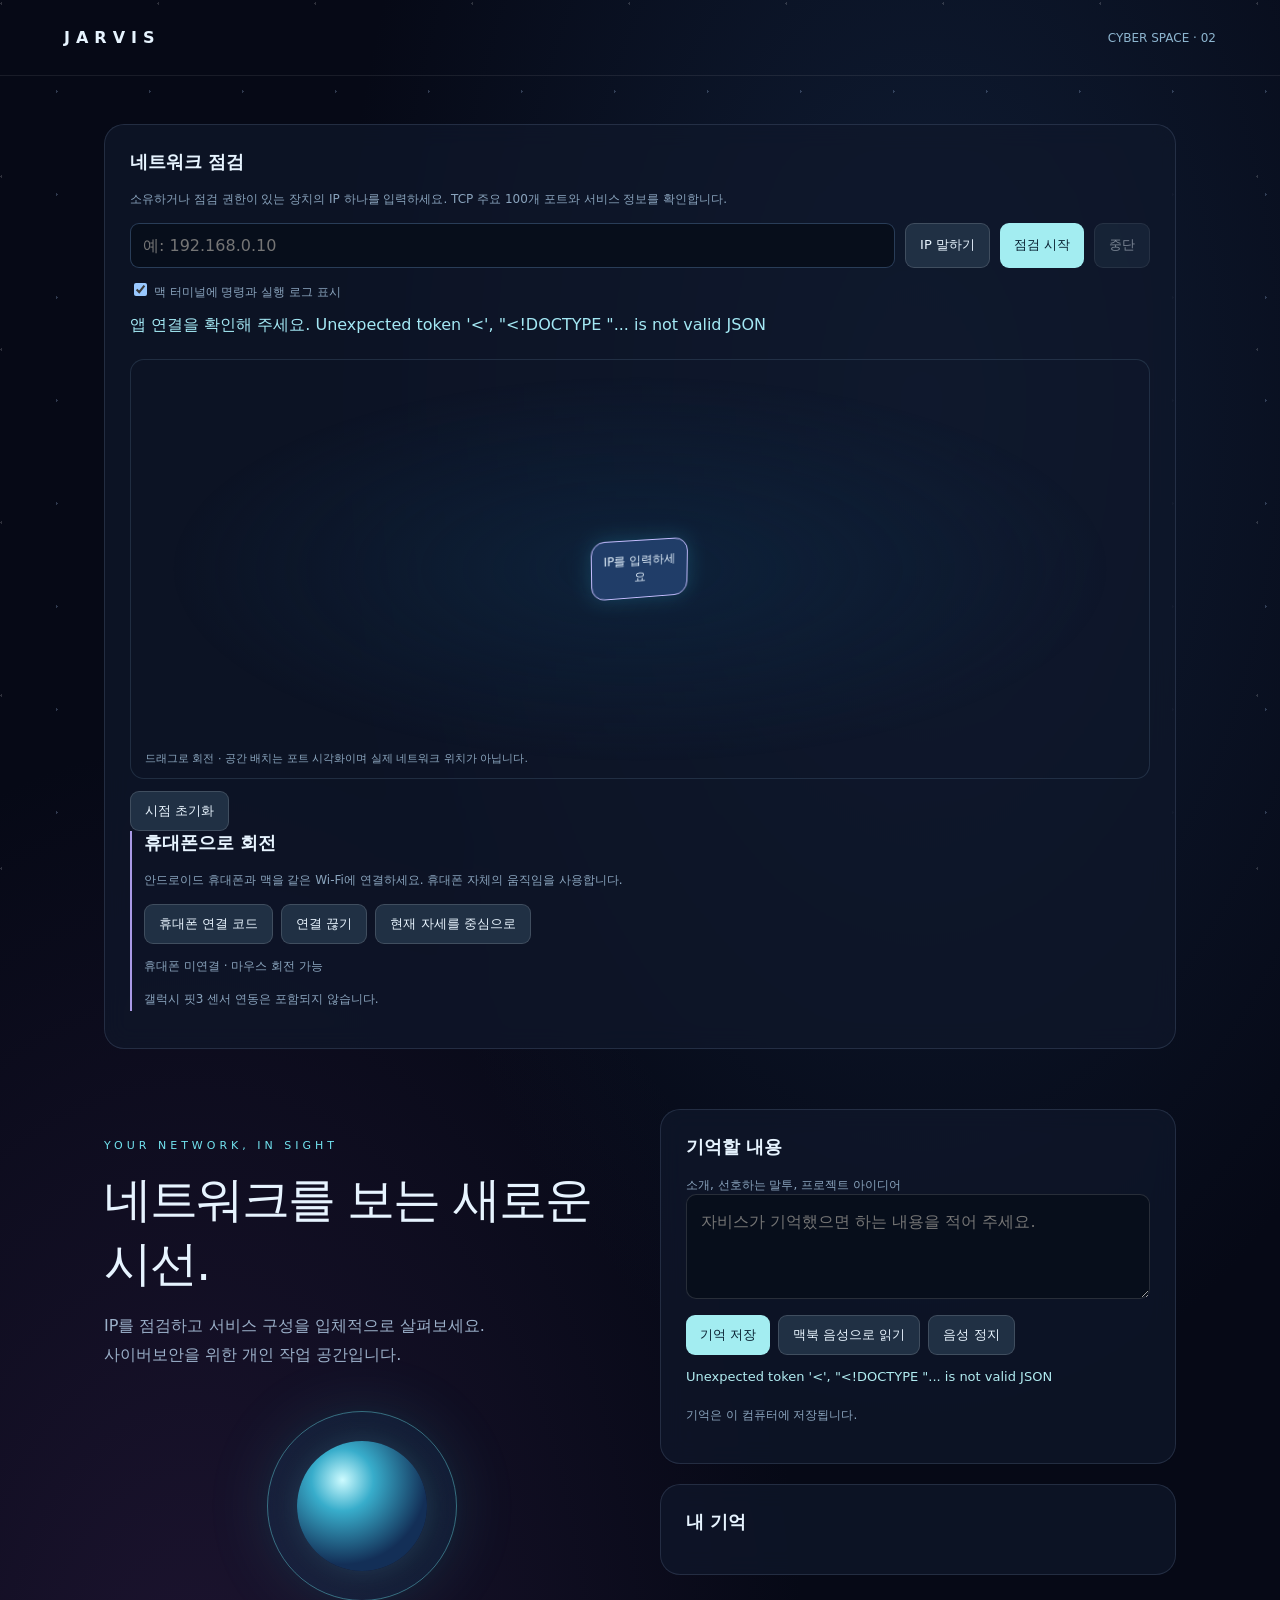
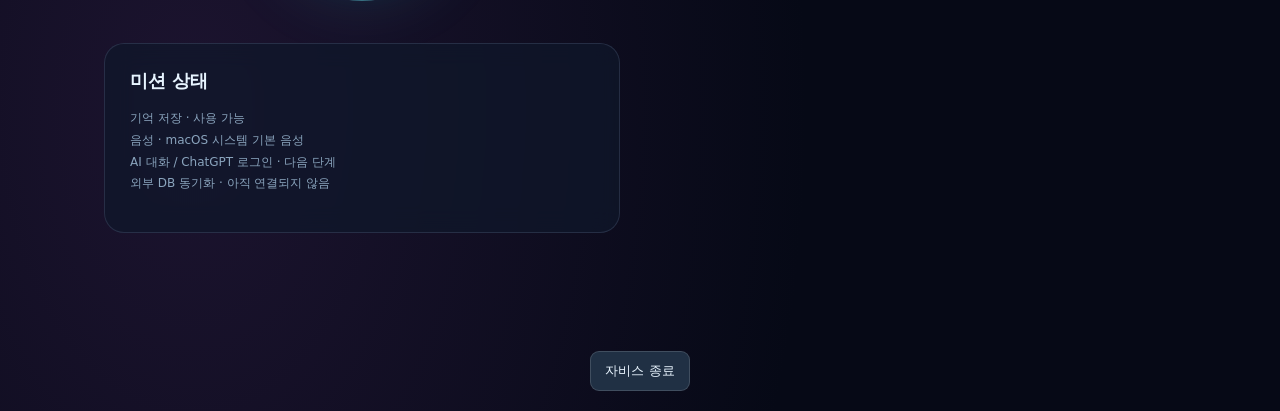
==== index.html @ c89bf131 "Add Android phone motion pairing and build Apple Silicon only" ====
<!doctype html>
<html lang="ko"><meta charset="utf-8"><meta name="viewport" content="width=device-width,initial-scale=1"><title>JARVIS · Cyber Space</title><link rel="stylesheet" href="/cyber.css">
<style>
:root{color-scheme:dark;font-family:system-ui,sans-serif;color:#e7f4ff;background:#060916}*{box-sizing:border-box}body{margin:0;min-height:100vh;background:radial-gradient(ellipse at 72% 20%,#19315380,transparent 45%),radial-gradient(ellipse at 15% 85%,#321e4880,transparent 40%),#060916}body:before{content:'';position:fixed;inset:0;pointer-events:none;background-image:radial-gradient(#b2d3ff99 1px,transparent 1px),radial-gradient(#fff6 1px,transparent 1px);background-size:93px 103px,157px 173px;background-position:10px 40px,80px 90px;opacity:.4}header,main{position:relative}header{padding:28px 5vw;border-bottom:1px solid #ffffff14;display:flex;justify-content:space-between;align-items:center}.brand{font-weight:700;letter-spacing:6px}.badge{font-size:12px;color:#8db5cf}main{max-width:1120px;margin:0 auto;padding:48px 24px;display:grid;grid-template-columns:1fr 1fr;gap:40px}.hero{padding:30px 0}.eyebrow{font-size:11px;letter-spacing:4px;color:#72e3ef}h1{font-size:48px;font-weight:400;letter-spacing:-2px;margin:16px 0}p{color:#9bb0c9;line-height:1.8}.orb{width:190px;height:190px;margin:42px auto;border:1px solid #61dfea77;border-radius:50%;display:grid;place-items:center;box-shadow:0 0 65px #44cddd22,inset 0 0 45px #258dc633}.orb:after{content:'';width:130px;height:130px;border-radius:50%;background:radial-gradient(circle at 35% 30%,#cdfbff,#38adcb 25%,#132f57 68%);box-shadow:0 0 40px #48d9f44d}.card{background:#10182bbb;border:1px solid #b0d4ff22;border-radius:20px;padding:25px;backdrop-filter:blur(12px);margin-bottom:20px}h2{font-size:18px;margin-top:0}textarea{width:100%;resize:vertical;min-height:105px;border:1px solid #ffffff22;background:#070e1b;border-radius:10px;padding:14px;color:#edf8ff;font:inherit;line-height:1.6}textarea:focus,button:focus-visible{outline:2px solid #70dbe7;outline-offset:3px}.actions{display:flex;gap:8px;flex-wrap:wrap;margin-top:12px}button{border:1px solid #ffffff25;border-radius:9px;background:#203044;color:#e9f5ff;padding:10px 14px;cursor:pointer;font:inherit;font-size:13px}.primary{background:#a3edf1;color:#092132;border:0}button:disabled{opacity:.5;cursor:wait}.memory{padding:16px 0;border-top:1px solid #ffffff14;display:flex;align-items:start;gap:12px}.memory span{flex:1;white-space:pre-wrap;overflow-wrap:anywhere;line-height:1.6}.memory button{font-size:11px;padding:6px 10px}.small{font-size:12px;color:#8aa4bd}#status{min-height:24px;color:#b1ecf1;font-size:13px;margin-top:14px}@media(max-width:750px){main{grid-template-columns:1fr;padding-top:10px;gap:5px}.hero{padding:20px 0}h1{font-size:37px}.orb{width:130px;height:130px;margin:25px auto}.orb:after{width:90px;height:90px}.badge{max-width:140px;text-align:right}}
</style>
<header><div class="brand">JARVIS</div><div class="badge">CYBER SPACE · 02</div></header>
<main><section class="card cyber-panel"><h2>네트워크 점검</h2><p class="small">소유하거나 점검 권한이 있는 장치의 IP 하나를 입력하세요. TCP 주요 100개 포트와 서비스 정보를 확인합니다.</p><div class="scan-input"><input type="text" id="target" aria-label="점검할 IP" placeholder="예: 192.168.0.10"><button id="dictate">IP 말하기</button><button id="scan" class="primary">점검 시작</button><button id="cancel-scan" disabled>중단</button></div><p class="small"><label><input id="terminal" type="checkbox" checked> 맥 터미널에 명령과 실행 로그 표시</label></p><div id="scan-status" class="scan-status" role="status" aria-live="polite">점검 대기 중</div><div id="viewport" class="viewport" aria-label="점검 대상과 포트의 3D 구조"><div id="universe" class="universe"></div><div class="viewer-note">드래그로 회전 · 공간 배치는 포트 시각화이며 실제 네트워크 위치가 아닙니다.</div></div><div class="actions"><button id="reset-view">시점 초기화</button></div><div id="results" class="results"></div><div class="watch-note"><h2>휴대폰으로 회전</h2><p class="small">안드로이드 휴대폰과 맥을 같은 Wi-Fi에 연결하세요. 휴대폰 자체의 움직임을 사용합니다.</p><div class="actions"><button id="phone-enable">휴대폰 연결 코드</button><button id="phone-disable">연결 끊기</button><button id="phone-center">현재 자세를 중심으로</button></div><p id="phone-status" class="small" aria-live="polite">휴대폰 미연결 · 마우스 회전 가능</p><p class="small">갤럭시 핏3 센서 연동은 포함되지 않습니다.</p></div></section><section class="hero"><div class="eyebrow">YOUR NETWORK, IN SIGHT</div><h1>네트워크를 보는 새로운 시선.</h1><p>IP를 점검하고 서비스 구성을 입체적으로 살펴보세요.<br>사이버보안을 위한 개인 작업 공간입니다.</p><div class="orb" aria-hidden="true"></div><div class="card"><h2>미션 상태</h2><p class="small">기억 저장 · 사용 가능<br>음성 · macOS 시스템 기본 음성<br>AI 대화 / ChatGPT 로그인 · 다음 단계<br>외부 DB 동기화 · 아직 연결되지 않음</p></div></section>
<section><div class="card"><h2>기억할 내용</h2><label for="input" class="small">소개, 선호하는 말투, 프로젝트 아이디어</label><textarea id="input" maxlength="2000" placeholder="자비스가 기억했으면 하는 내용을 적어 주세요."></textarea><div class="actions"><button class="primary" id="save">기억 저장</button><button id="speak">맥북 음성으로 읽기</button><button id="stop">음성 정지</button></div><div id="status" role="status" aria-live="polite"></div><p class="small">기억은 이 컴퓨터에 저장됩니다.</p></div><div class="card"><h2>내 기억 <span id="count" class="small"></span></h2><div id="memories"></div></div></section></main>
<script>
const token='__TOKEN__';const $=id=>document.getElementById(id);const status=t=>$('status').textContent=t;
async function api(path,body){const res=await fetch('/api/'+path,body===undefined?{}:{method:'POST',headers:{'Content-Type':'application/json','X-Jarvis-Token':token},body:JSON.stringify(body)});const data=await res.json();if(!res.ok)throw Error(data.error||'요청에 실패했어요.');return data;}
async function refresh(){const data=await api('memories');$('count').textContent=data.memories.length+'개';$('memories').replaceChildren();if(!data.memories.length){const p=document.createElement('p');p.className='small';p.textContent='첫 번째 기억을 남겨 주세요.';$('memories').append(p);}for(const m of data.memories){const row=document.createElement('div');row.className='memory';const text=document.createElement('span');text.textContent=m.text;const del=document.createElement('button');del.textContent='삭제';del.setAttribute('aria-label','기억 삭제');del.onclick=()=>run(del,async()=>{await api('delete',{id:m.id});await refresh();status('기억을 삭제했어요.');});row.append(text,del);$('memories').append(row);}if(!data.tts_available){$('speak').disabled=true;$('stop').disabled=true;status('음성 기능은 맥북에서 실행할 때 사용할 수 있어요.');}}
async function run(button,fn){button.disabled=true;try{await fn();}catch(e){status(e.message);}finally{button.disabled=false;}}
$('save').onclick=()=>run($('save'),async()=>{const text=$('input').value.trim();if(!text)throw Error('기억할 내용을 입력해 주세요.');await api('memories',{text});$('input').value='';await refresh();status('이 컴퓨터에 기억을 저장했어요.');});
$('speak').onclick=()=>run($('speak'),async()=>{const text=$('input').value.trim();if(!text)throw Error('읽을 내용을 입력해 주세요.');await api('speak',{text});status('맥북 기본 음성으로 읽고 있어요.');});
$('stop').onclick=()=>run($('stop'),async()=>{await api('stop',{});status('음성을 멈췄어요.');});refresh().catch(e=>status(e.message));
</script><footer style="padding:20px;text-align:center"><button id="quit">자비스 종료</button></footer><script src="/cyber.js"></script></html>
---- cyber.css ----
.cyber-panel{grid-column:1/-1}.scan-input{display:flex;gap:10px;flex-wrap:wrap}input[type=text]{flex:1;min-width:180px;background:#070e1b;color:#e7f4ff;border:1px solid #86bfff44;border-radius:9px;padding:12px;font:inherit}.viewport{height:420px;position:relative;perspective:850px;overflow:hidden;background:radial-gradient(ellipse,#0e2843aa,transparent 65%);border:1px solid #a5d6ff22;border-radius:14px;margin-top:20px;touch-action:none;cursor:grab}.universe{position:absolute;left:50%;top:50%;transform-style:preserve-3d}.node{position:absolute;width:100px;min-height:60px;left:-50px;top:-30px;display:grid;place-content:center;text-align:center;padding:10px;background:#122940ee;border:1px solid #78e6ef;border-radius:14px;box-shadow:0 0 20px #31d1fa33;font-size:12px;white-space:pre-line;backface-visibility:visible}.node.host{background:#203d68;border-color:#c5bdff}.node.other{border-color:#7d8794;color:#b7c4d1}.viewer-note{position:absolute;bottom:12px;left:14px;font-size:11px;color:#8ca7bf}.results{max-height:230px;overflow:auto}.result-row{font-size:13px;padding:10px;border-bottom:1px solid #ffffff14}.range-row{display:flex;gap:15px;flex-wrap:wrap;margin:12px 0}code{overflow-wrap:anywhere}.watch-note{border-left:2px solid #aa9ae6;padding-left:12px}.scan-status{min-height:24px;color:#a4e9f5;white-space:pre-wrap;margin-top:12px}
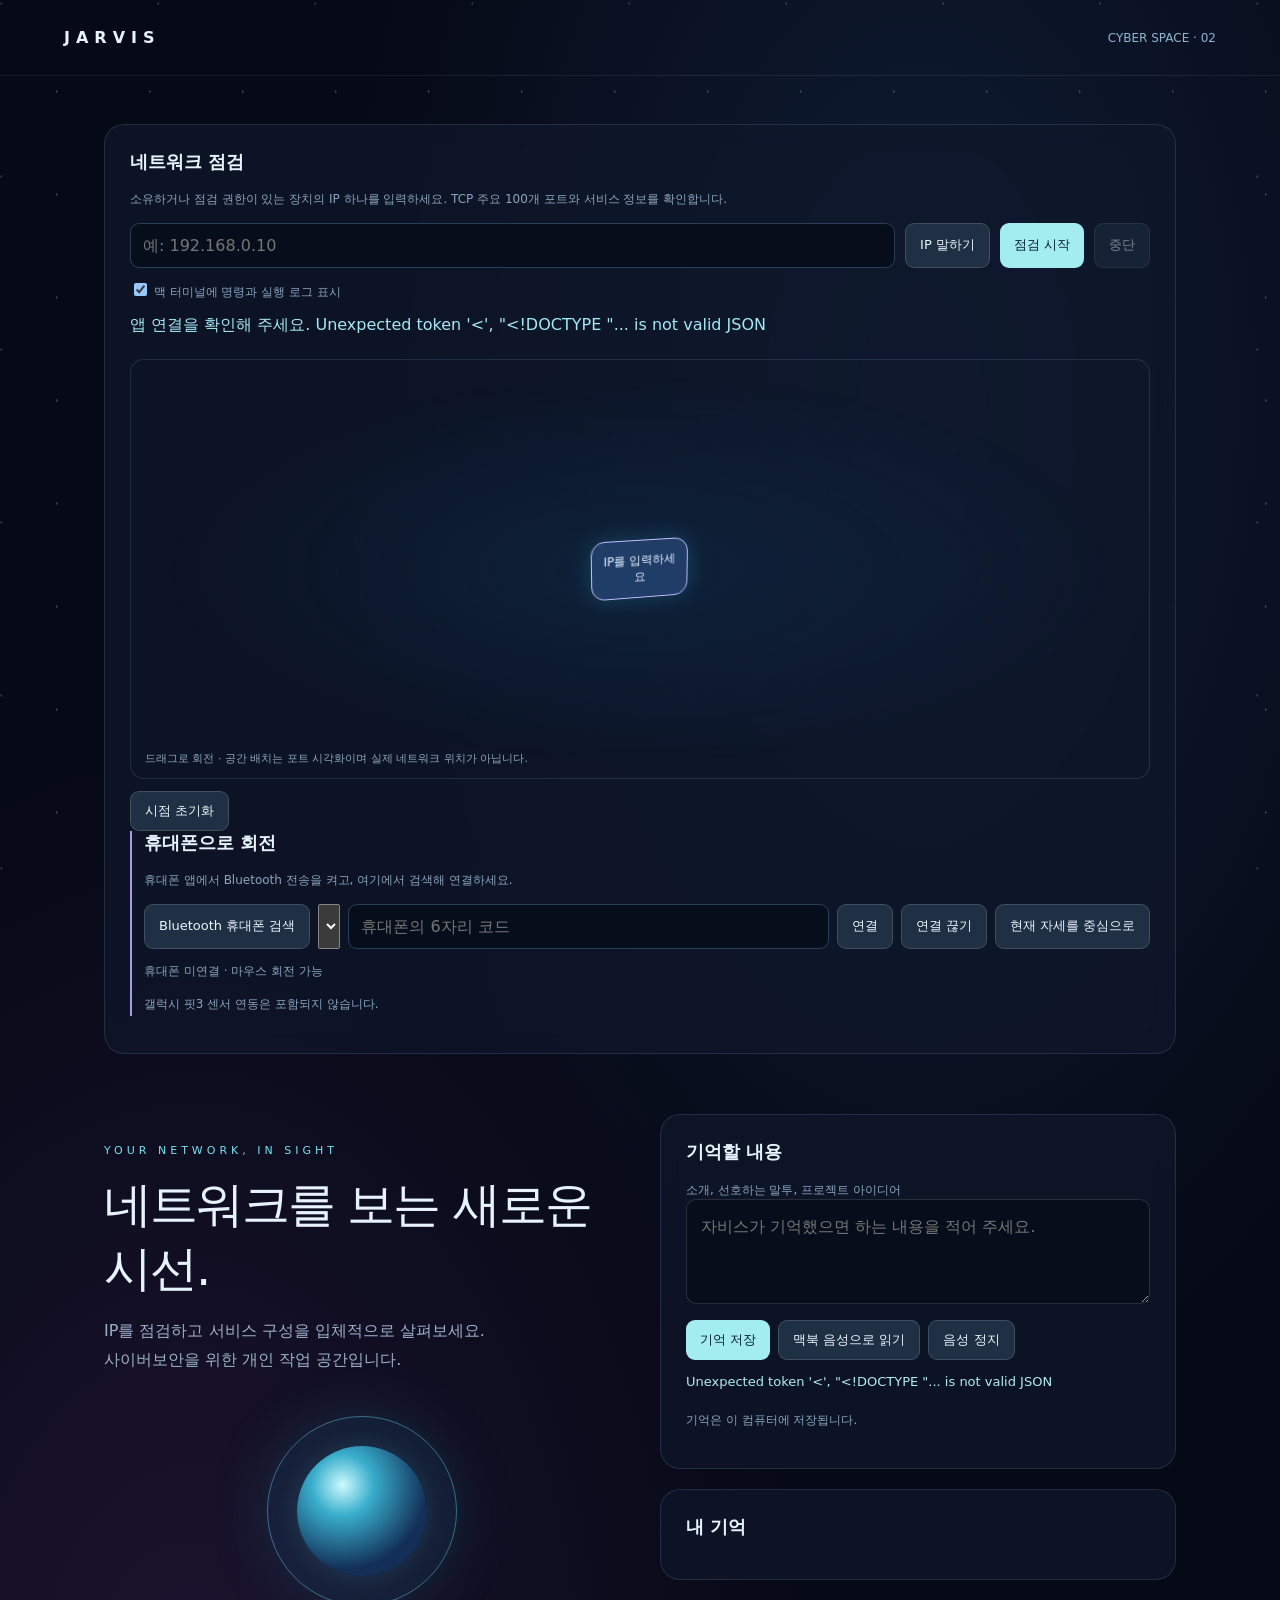
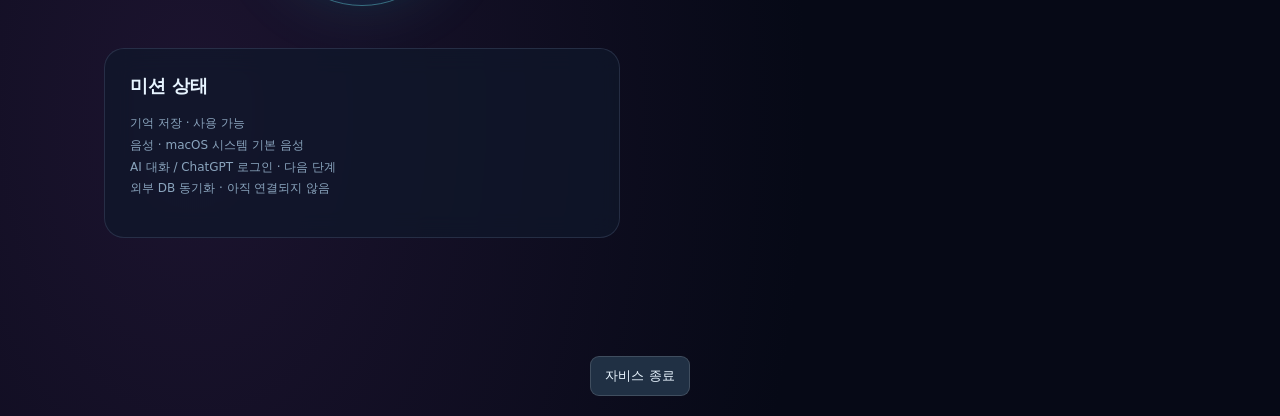
==== commit 90bdbd0b: "Replace Wi-Fi controller with Android BLE motion APK and Apple Silicon receiver" ====
--- a/index.html
+++ b/index.html
@@ -4,7 +4,7 @@
 :root{color-scheme:dark;font-family:system-ui,sans-serif;color:#e7f4ff;background:#060916}*{box-sizing:border-box}body{margin:0;min-height:100vh;background:radial-gradient(ellipse at 72% 20%,#19315380,transparent 45%),radial-gradient(ellipse at 15% 85%,#321e4880,transparent 40%),#060916}body:before{content:'';position:fixed;inset:0;pointer-events:none;background-image:radial-gradient(#b2d3ff99 1px,transparent 1px),radial-gradient(#fff6 1px,transparent 1px);background-size:93px 103px,157px 173px;background-position:10px 40px,80px 90px;opacity:.4}header,main{position:relative}header{padding:28px 5vw;border-bottom:1px solid #ffffff14;display:flex;justify-content:space-between;align-items:center}.brand{font-weight:700;letter-spacing:6px}.badge{font-size:12px;color:#8db5cf}main{max-width:1120px;margin:0 auto;padding:48px 24px;display:grid;grid-template-columns:1fr 1fr;gap:40px}.hero{padding:30px 0}.eyebrow{font-size:11px;letter-spacing:4px;color:#72e3ef}h1{font-size:48px;font-weight:400;letter-spacing:-2px;margin:16px 0}p{color:#9bb0c9;line-height:1.8}.orb{width:190px;height:190px;margin:42px auto;border:1px solid #61dfea77;border-radius:50%;display:grid;place-items:center;box-shadow:0 0 65px #44cddd22,inset 0 0 45px #258dc633}.orb:after{content:'';width:130px;height:130px;border-radius:50%;background:radial-gradient(circle at 35% 30%,#cdfbff,#38adcb 25%,#132f57 68%);box-shadow:0 0 40px #48d9f44d}.card{background:#10182bbb;border:1px solid #b0d4ff22;border-radius:20px;padding:25px;backdrop-filter:blur(12px);margin-bottom:20px}h2{font-size:18px;margin-top:0}textarea{width:100%;resize:vertical;min-height:105px;border:1px solid #ffffff22;background:#070e1b;border-radius:10px;padding:14px;color:#edf8ff;font:inherit;line-height:1.6}textarea:focus,button:focus-visible{outline:2px solid #70dbe7;outline-offset:3px}.actions{display:flex;gap:8px;flex-wrap:wrap;margin-top:12px}button{border:1px solid #ffffff25;border-radius:9px;background:#203044;color:#e9f5ff;padding:10px 14px;cursor:pointer;font:inherit;font-size:13px}.primary{background:#a3edf1;color:#092132;border:0}button:disabled{opacity:.5;cursor:wait}.memory{padding:16px 0;border-top:1px solid #ffffff14;display:flex;align-items:start;gap:12px}.memory span{flex:1;white-space:pre-wrap;overflow-wrap:anywhere;line-height:1.6}.memory button{font-size:11px;padding:6px 10px}.small{font-size:12px;color:#8aa4bd}#status{min-height:24px;color:#b1ecf1;font-size:13px;margin-top:14px}@media(max-width:750px){main{grid-template-columns:1fr;padding-top:10px;gap:5px}.hero{padding:20px 0}h1{font-size:37px}.orb{width:130px;height:130px;margin:25px auto}.orb:after{width:90px;height:90px}.badge{max-width:140px;text-align:right}}
 </style>
 <header><div class="brand">JARVIS</div><div class="badge">CYBER SPACE · 02</div></header>
-<main><section class="card cyber-panel"><h2>네트워크 점검</h2><p class="small">소유하거나 점검 권한이 있는 장치의 IP 하나를 입력하세요. TCP 주요 100개 포트와 서비스 정보를 확인합니다.</p><div class="scan-input"><input type="text" id="target" aria-label="점검할 IP" placeholder="예: 192.168.0.10"><button id="dictate">IP 말하기</button><button id="scan" class="primary">점검 시작</button><button id="cancel-scan" disabled>중단</button></div><p class="small"><label><input id="terminal" type="checkbox" checked> 맥 터미널에 명령과 실행 로그 표시</label></p><div id="scan-status" class="scan-status" role="status" aria-live="polite">점검 대기 중</div><div id="viewport" class="viewport" aria-label="점검 대상과 포트의 3D 구조"><div id="universe" class="universe"></div><div class="viewer-note">드래그로 회전 · 공간 배치는 포트 시각화이며 실제 네트워크 위치가 아닙니다.</div></div><div class="actions"><button id="reset-view">시점 초기화</button></div><div id="results" class="results"></div><div class="watch-note"><h2>휴대폰으로 회전</h2><p class="small">안드로이드 휴대폰과 맥을 같은 Wi-Fi에 연결하세요. 휴대폰 자체의 움직임을 사용합니다.</p><div class="actions"><button id="phone-enable">휴대폰 연결 코드</button><button id="phone-disable">연결 끊기</button><button id="phone-center">현재 자세를 중심으로</button></div><p id="phone-status" class="small" aria-live="polite">휴대폰 미연결 · 마우스 회전 가능</p><p class="small">갤럭시 핏3 센서 연동은 포함되지 않습니다.</p></div></section><section class="hero"><div class="eyebrow">YOUR NETWORK, IN SIGHT</div><h1>네트워크를 보는 새로운 시선.</h1><p>IP를 점검하고 서비스 구성을 입체적으로 살펴보세요.<br>사이버보안을 위한 개인 작업 공간입니다.</p><div class="orb" aria-hidden="true"></div><div class="card"><h2>미션 상태</h2><p class="small">기억 저장 · 사용 가능<br>음성 · macOS 시스템 기본 음성<br>AI 대화 / ChatGPT 로그인 · 다음 단계<br>외부 DB 동기화 · 아직 연결되지 않음</p></div></section>
+<main><section class="card cyber-panel"><h2>네트워크 점검</h2><p class="small">소유하거나 점검 권한이 있는 장치의 IP 하나를 입력하세요. TCP 주요 100개 포트와 서비스 정보를 확인합니다.</p><div class="scan-input"><input type="text" id="target" aria-label="점검할 IP" placeholder="예: 192.168.0.10"><button id="dictate">IP 말하기</button><button id="scan" class="primary">점검 시작</button><button id="cancel-scan" disabled>중단</button></div><p class="small"><label><input id="terminal" type="checkbox" checked> 맥 터미널에 명령과 실행 로그 표시</label></p><div id="scan-status" class="scan-status" role="status" aria-live="polite">점검 대기 중</div><div id="viewport" class="viewport" aria-label="점검 대상과 포트의 3D 구조"><div id="universe" class="universe"></div><div class="viewer-note">드래그로 회전 · 공간 배치는 포트 시각화이며 실제 네트워크 위치가 아닙니다.</div></div><div class="actions"><button id="reset-view">시점 초기화</button></div><div id="results" class="results"></div><div class="watch-note"><h2>휴대폰으로 회전</h2><p class="small">휴대폰 앱에서 Bluetooth 전송을 켜고, 여기에서 검색해 연결하세요.</p><div class="actions"><button id="phone-enable">Bluetooth 휴대폰 검색</button><select id="phone-device" aria-label="휴대폰 선택"></select><input id="phone-pin" type="text" maxlength="6" inputmode="numeric" placeholder="휴대폰의 6자리 코드" aria-label="연결 코드"><button id="phone-connect">연결</button><button id="phone-disable">연결 끊기</button><button id="phone-center">현재 자세를 중심으로</button></div><p id="phone-status" class="small" aria-live="polite">휴대폰 미연결 · 마우스 회전 가능</p><p class="small">갤럭시 핏3 센서 연동은 포함되지 않습니다.</p></div></section><section class="hero"><div class="eyebrow">YOUR NETWORK, IN SIGHT</div><h1>네트워크를 보는 새로운 시선.</h1><p>IP를 점검하고 서비스 구성을 입체적으로 살펴보세요.<br>사이버보안을 위한 개인 작업 공간입니다.</p><div class="orb" aria-hidden="true"></div><div class="card"><h2>미션 상태</h2><p class="small">기억 저장 · 사용 가능<br>음성 · macOS 시스템 기본 음성<br>AI 대화 / ChatGPT 로그인 · 다음 단계<br>외부 DB 동기화 · 아직 연결되지 않음</p></div></section>
 <section><div class="card"><h2>기억할 내용</h2><label for="input" class="small">소개, 선호하는 말투, 프로젝트 아이디어</label><textarea id="input" maxlength="2000" placeholder="자비스가 기억했으면 하는 내용을 적어 주세요."></textarea><div class="actions"><button class="primary" id="save">기억 저장</button><button id="speak">맥북 음성으로 읽기</button><button id="stop">음성 정지</button></div><div id="status" role="status" aria-live="polite"></div><p class="small">기억은 이 컴퓨터에 저장됩니다.</p></div><div class="card"><h2>내 기억 <span id="count" class="small"></span></h2><div id="memories"></div></div></section></main>
 <script>
 const token='__TOKEN__';const $=id=>document.getElementById(id);const status=t=>$('status').textContent=t;
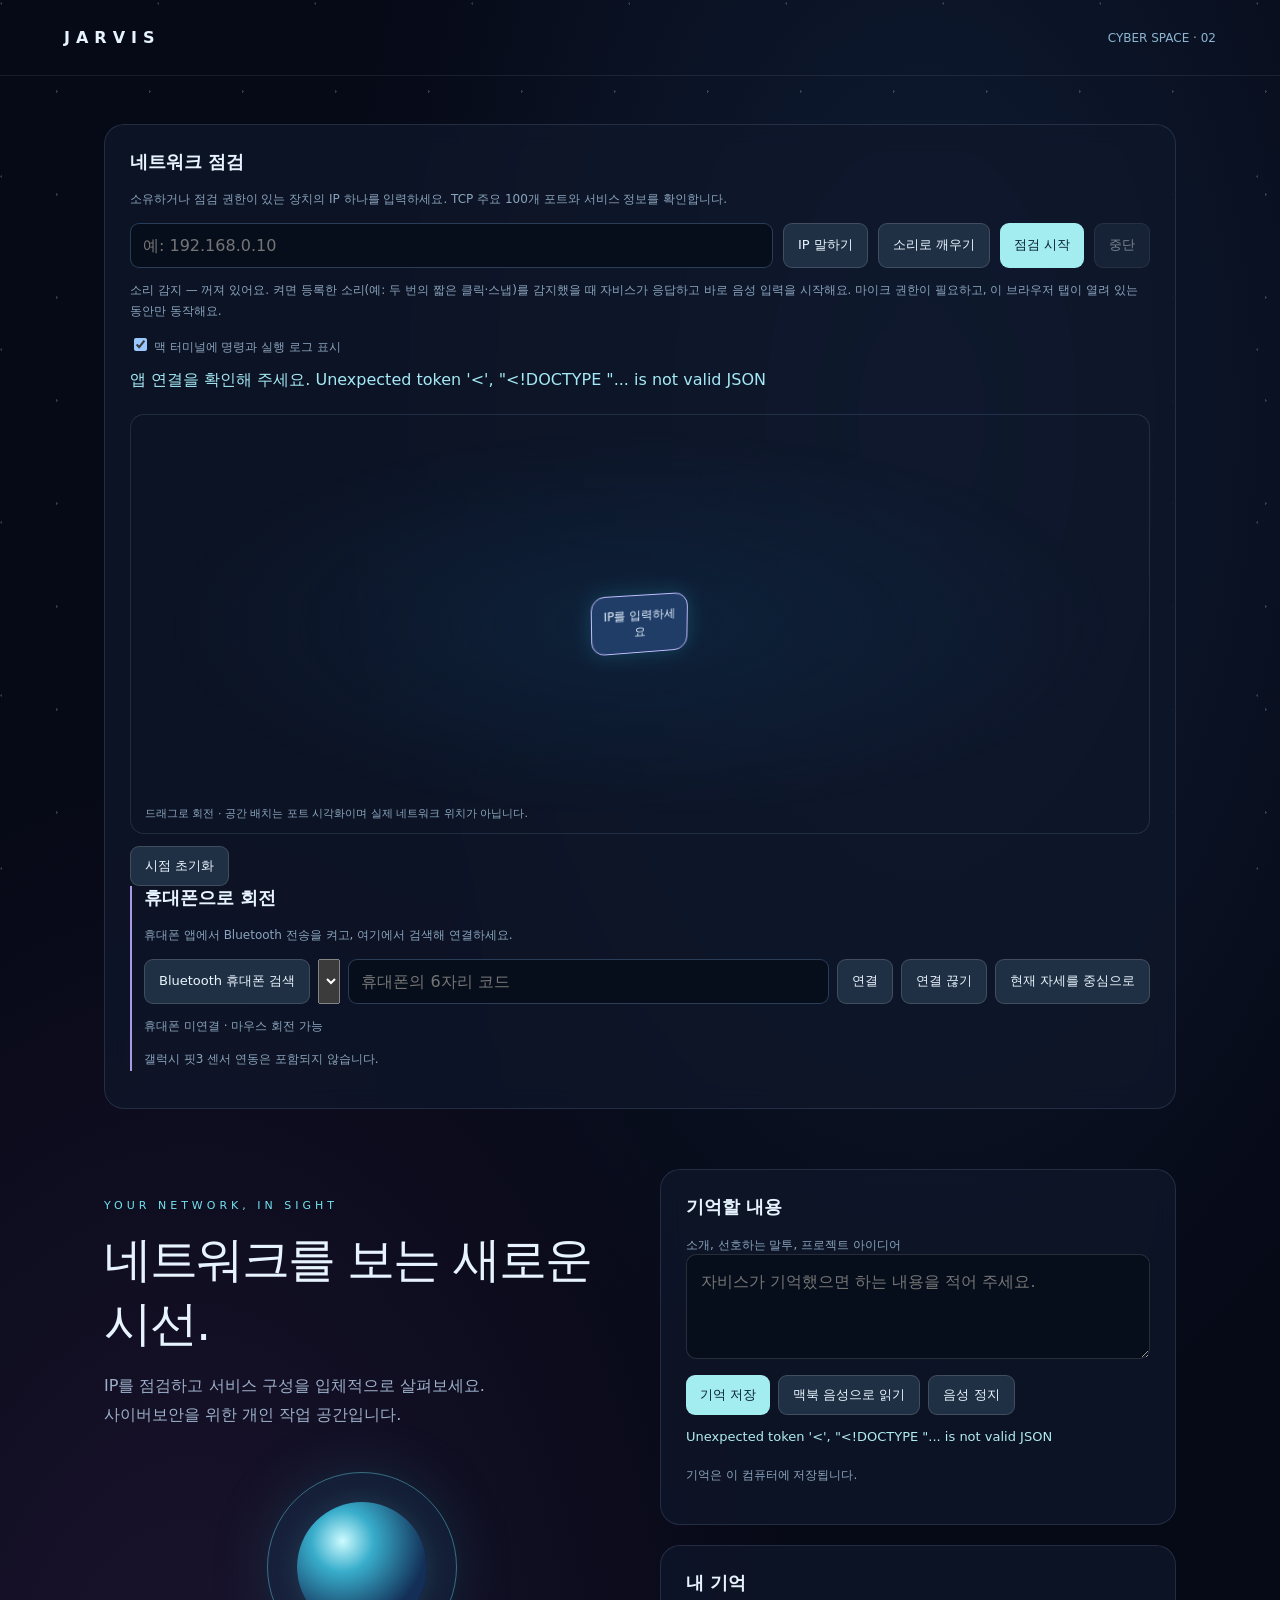
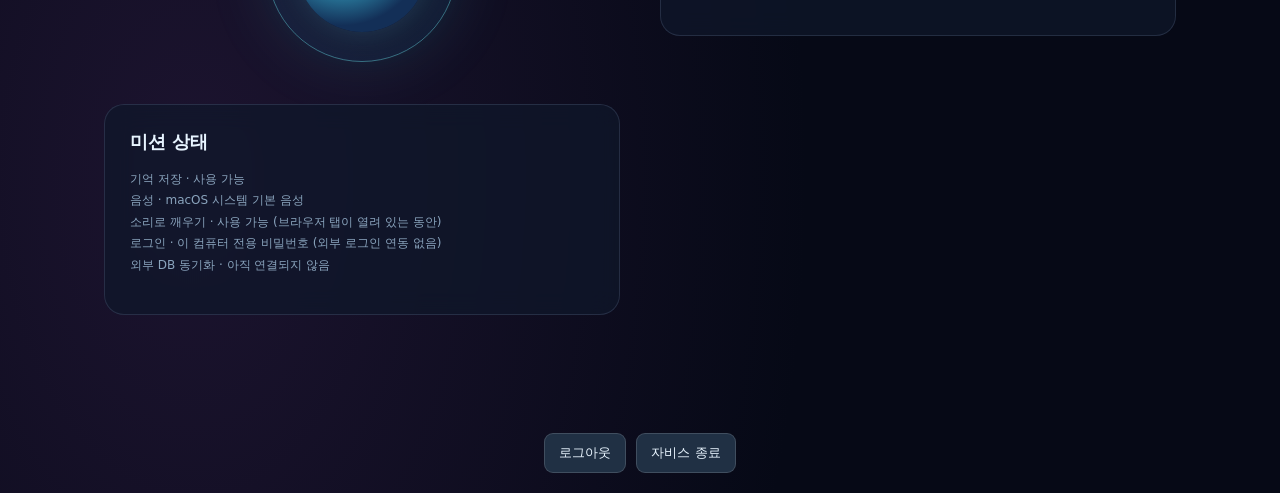
==== commit c054b1cc: "Update network check panel and add logout functionality" ====
--- a/index.html
+++ b/index.html
@@ -4,14 +4,18 @@
 :root{color-scheme:dark;font-family:system-ui,sans-serif;color:#e7f4ff;background:#060916}*{box-sizing:border-box}body{margin:0;min-height:100vh;background:radial-gradient(ellipse at 72% 20%,#19315380,transparent 45%),radial-gradient(ellipse at 15% 85%,#321e4880,transparent 40%),#060916}body:before{content:'';position:fixed;inset:0;pointer-events:none;background-image:radial-gradient(#b2d3ff99 1px,transparent 1px),radial-gradient(#fff6 1px,transparent 1px);background-size:93px 103px,157px 173px;background-position:10px 40px,80px 90px;opacity:.4}header,main{position:relative}header{padding:28px 5vw;border-bottom:1px solid #ffffff14;display:flex;justify-content:space-between;align-items:center}.brand{font-weight:700;letter-spacing:6px}.badge{font-size:12px;color:#8db5cf}main{max-width:1120px;margin:0 auto;padding:48px 24px;display:grid;grid-template-columns:1fr 1fr;gap:40px}.hero{padding:30px 0}.eyebrow{font-size:11px;letter-spacing:4px;color:#72e3ef}h1{font-size:48px;font-weight:400;letter-spacing:-2px;margin:16px 0}p{color:#9bb0c9;line-height:1.8}.orb{width:190px;height:190px;margin:42px auto;border:1px solid #61dfea77;border-radius:50%;display:grid;place-items:center;box-shadow:0 0 65px #44cddd22,inset 0 0 45px #258dc633}.orb:after{content:'';width:130px;height:130px;border-radius:50%;background:radial-gradient(circle at 35% 30%,#cdfbff,#38adcb 25%,#132f57 68%);box-shadow:0 0 40px #48d9f44d}.card{background:#10182bbb;border:1px solid #b0d4ff22;border-radius:20px;padding:25px;backdrop-filter:blur(12px);margin-bottom:20px}h2{font-size:18px;margin-top:0}textarea{width:100%;resize:vertical;min-height:105px;border:1px solid #ffffff22;background:#070e1b;border-radius:10px;padding:14px;color:#edf8ff;font:inherit;line-height:1.6}textarea:focus,button:focus-visible{outline:2px solid #70dbe7;outline-offset:3px}.actions{display:flex;gap:8px;flex-wrap:wrap;margin-top:12px}button{border:1px solid #ffffff25;border-radius:9px;background:#203044;color:#e9f5ff;padding:10px 14px;cursor:pointer;font:inherit;font-size:13px}.primary{background:#a3edf1;color:#092132;border:0}button:disabled{opacity:.5;cursor:wait}.memory{padding:16px 0;border-top:1px solid #ffffff14;display:flex;align-items:start;gap:12px}.memory span{flex:1;white-space:pre-wrap;overflow-wrap:anywhere;line-height:1.6}.memory button{font-size:11px;padding:6px 10px}.small{font-size:12px;color:#8aa4bd}#status{min-height:24px;color:#b1ecf1;font-size:13px;margin-top:14px}@media(max-width:750px){main{grid-template-columns:1fr;padding-top:10px;gap:5px}.hero{padding:20px 0}h1{font-size:37px}.orb{width:130px;height:130px;margin:25px auto}.orb:after{width:90px;height:90px}.badge{max-width:140px;text-align:right}}
 </style>
 <header><div class="brand">JARVIS</div><div class="badge">CYBER SPACE · 02</div></header>
-<main><section class="card cyber-panel"><h2>네트워크 점검</h2><p class="small">소유하거나 점검 권한이 있는 장치의 IP 하나를 입력하세요. TCP 주요 100개 포트와 서비스 정보를 확인합니다.</p><div class="scan-input"><input type="text" id="target" aria-label="점검할 IP" placeholder="예: 192.168.0.10"><button id="dictate">IP 말하기</button><button id="scan" class="primary">점검 시작</button><button id="cancel-scan" disabled>중단</button></div><p class="small"><label><input id="terminal" type="checkbox" checked> 맥 터미널에 명령과 실행 로그 표시</label></p><div id="scan-status" class="scan-status" role="status" aria-live="polite">점검 대기 중</div><div id="viewport" class="viewport" aria-label="점검 대상과 포트의 3D 구조"><div id="universe" class="universe"></div><div class="viewer-note">드래그로 회전 · 공간 배치는 포트 시각화이며 실제 네트워크 위치가 아닙니다.</div></div><div class="actions"><button id="reset-view">시점 초기화</button></div><div id="results" class="results"></div><div class="watch-note"><h2>휴대폰으로 회전</h2><p class="small">휴대폰 앱에서 Bluetooth 전송을 켜고, 여기에서 검색해 연결하세요.</p><div class="actions"><button id="phone-enable">Bluetooth 휴대폰 검색</button><select id="phone-device" aria-label="휴대폰 선택"></select><input id="phone-pin" type="text" maxlength="6" inputmode="numeric" placeholder="휴대폰의 6자리 코드" aria-label="연결 코드"><button id="phone-connect">연결</button><button id="phone-disable">연결 끊기</button><button id="phone-center">현재 자세를 중심으로</button></div><p id="phone-status" class="small" aria-live="polite">휴대폰 미연결 · 마우스 회전 가능</p><p class="small">갤럭시 핏3 센서 연동은 포함되지 않습니다.</p></div></section><section class="hero"><div class="eyebrow">YOUR NETWORK, IN SIGHT</div><h1>네트워크를 보는 새로운 시선.</h1><p>IP를 점검하고 서비스 구성을 입체적으로 살펴보세요.<br>사이버보안을 위한 개인 작업 공간입니다.</p><div class="orb" aria-hidden="true"></div><div class="card"><h2>미션 상태</h2><p class="small">기억 저장 · 사용 가능<br>음성 · macOS 시스템 기본 음성<br>AI 대화 / ChatGPT 로그인 · 다음 단계<br>외부 DB 동기화 · 아직 연결되지 않음</p></div></section>
+<main><section class="card cyber-panel"><h2>네트워크 점검</h2><p class="small">소유하거나 점검 권한이 있는 장치의 IP 하나를 입력하세요. TCP 주요 100개 포트와 서비스 정보를 확인합니다.</p><div class="scan-input"><input type="text" id="target" aria-label="점검할 IP" placeholder="예: 192.168.0.10"><button id="dictate">IP 말하기</button><button id="wake-toggle">소리로 깨우기</button><button id="scan" class="primary">점검 시작</button><button id="cancel-scan" disabled>중단</button></div><p class="small">소리 감지 — <span id="wake-status">꺼져 있어요.</span> 켜면 등록한 소리(예: 두 번의 짧은 클릭·스냅)를 감지했을 때 자비스가 응답하고 바로 음성 입력을 시작해요. 마이크 권한이 필요하고, 이 브라우저 탭이 열려 있는 동안만 동작해요.</p><p class="small"><label><input id="terminal" type="checkbox" checked> 맥 터미널에 명령과 실행 로그 표시</label></p><div id="scan-status" class="scan-status" role="status" aria-live="polite">점검 대기 중</div><div id="viewport" class="viewport" aria-label="점검 대상과 포트의 3D 구조"><div id="universe" class="universe"></div><div class="viewer-note">드래그로 회전 · 공간 배치는 포트 시각화이며 실제 네트워크 위치가 아닙니다.</div></div><div class="actions"><button id="reset-view">시점 초기화</button></div><div id="results" class="results"></div><div class="watch-note"><h2>휴대폰으로 회전</h2><p class="small">휴대폰 앱에서 Bluetooth 전송을 켜고, 여기에서 검색해 연결하세요.</p><div class="actions"><button id="phone-enable">Bluetooth 휴대폰 검색</button><select id="phone-device" aria-label="휴대폰 선택"></select><input id="phone-pin" type="text" maxlength="6" inputmode="numeric" placeholder="휴대폰의 6자리 코드" aria-label="연결 코드"><button id="phone-connect">연결</button><button id="phone-disable">연결 끊기</button><button id="phone-center">현재 자세를 중심으로</button></div><p id="phone-status" class="small" aria-live="polite">휴대폰 미연결 · 마우스 회전 가능</p><p class="small">갤럭시 핏3 센서 연동은 포함되지 않습니다.</p></div></section><section class="hero"><div class="eyebrow">YOUR NETWORK, IN SIGHT</div><h1>네트워크를 보는 새로운 시선.</h1><p>IP를 점검하고 서비스 구성을 입체적으로 살펴보세요.<br>사이버보안을 위한 개인 작업 공간입니다.</p><div class="orb" aria-hidden="true"></div><div class="card"><h2>미션 상태</h2><p class="small">기억 저장 · 사용 가능<br>음성 · macOS 시스템 기본 음성<br>소리로 깨우기 · 사용 가능 (브라우저 탭이 열려 있는 동안)<br>로그인 · 이 컴퓨터 전용 비밀번호 (외부 로그인 연동 없음)<br>외부 DB 동기화 · 아직 연결되지 않음</p></div></section>
 <section><div class="card"><h2>기억할 내용</h2><label for="input" class="small">소개, 선호하는 말투, 프로젝트 아이디어</label><textarea id="input" maxlength="2000" placeholder="자비스가 기억했으면 하는 내용을 적어 주세요."></textarea><div class="actions"><button class="primary" id="save">기억 저장</button><button id="speak">맥북 음성으로 읽기</button><button id="stop">음성 정지</button></div><div id="status" role="status" aria-live="polite"></div><p class="small">기억은 이 컴퓨터에 저장됩니다.</p></div><div class="card"><h2>내 기억 <span id="count" class="small"></span></h2><div id="memories"></div></div></section></main>
 <script>
 const token='__TOKEN__';const $=id=>document.getElementById(id);const status=t=>$('status').textContent=t;
-async function api(path,body){const res=await fetch('/api/'+path,body===undefined?{}:{method:'POST',headers:{'Content-Type':'application/json','X-Jarvis-Token':token},body:JSON.stringify(body)});const data=await res.json();if(!res.ok)throw Error(data.error||'요청에 실패했어요.');return data;}
+async function api(path,body){const res=await fetch('/api/'+path,body===undefined?{}:{method:'POST',headers:{'Content-Type':'application/json','X-Jarvis-Token':token},body:JSON.stringify(body)});if(res.status===401){location.href='/login';throw Error('로그인이 필요해요.');}const data=await res.json();if(!res.ok)throw Error(data.error||'요청에 실패했어요.');return data;}
 async function refresh(){const data=await api('memories');$('count').textContent=data.memories.length+'개';$('memories').replaceChildren();if(!data.memories.length){const p=document.createElement('p');p.className='small';p.textContent='첫 번째 기억을 남겨 주세요.';$('memories').append(p);}for(const m of data.memories){const row=document.createElement('div');row.className='memory';const text=document.createElement('span');text.textContent=m.text;const del=document.createElement('button');del.textContent='삭제';del.setAttribute('aria-label','기억 삭제');del.onclick=()=>run(del,async()=>{await api('delete',{id:m.id});await refresh();status('기억을 삭제했어요.');});row.append(text,del);$('memories').append(row);}if(!data.tts_available){$('speak').disabled=true;$('stop').disabled=true;status('음성 기능은 맥북에서 실행할 때 사용할 수 있어요.');}}
 async function run(button,fn){button.disabled=true;try{await fn();}catch(e){status(e.message);}finally{button.disabled=false;}}
 $('save').onclick=()=>run($('save'),async()=>{const text=$('input').value.trim();if(!text)throw Error('기억할 내용을 입력해 주세요.');await api('memories',{text});$('input').value='';await refresh();status('이 컴퓨터에 기억을 저장했어요.');});
 $('speak').onclick=()=>run($('speak'),async()=>{const text=$('input').value.trim();if(!text)throw Error('읽을 내용을 입력해 주세요.');await api('speak',{text});status('맥북 기본 음성으로 읽고 있어요.');});
 $('stop').onclick=()=>run($('stop'),async()=>{await api('stop',{});status('음성을 멈췄어요.');});refresh().catch(e=>status(e.message));
-</script><footer style="padding:20px;text-align:center"><button id="quit">자비스 종료</button></footer><script src="/cyber.js"></script></html>
+</script><footer style="padding:20px;text-align:center;display:flex;gap:10px;justify-content:center"><button id="logout">로그아웃</button><button id="quit">자비스 종료</button></footer>
+<script>
+$('logout').onclick=async()=>{try{await fetch('/api/logout',{method:'POST',headers:{'Content-Type':'application/json','X-Jarvis-Token':token},body:'{}'});}catch(e){}location.href='/login';};
+</script>
+<script src="/cyber.js"></script></html>
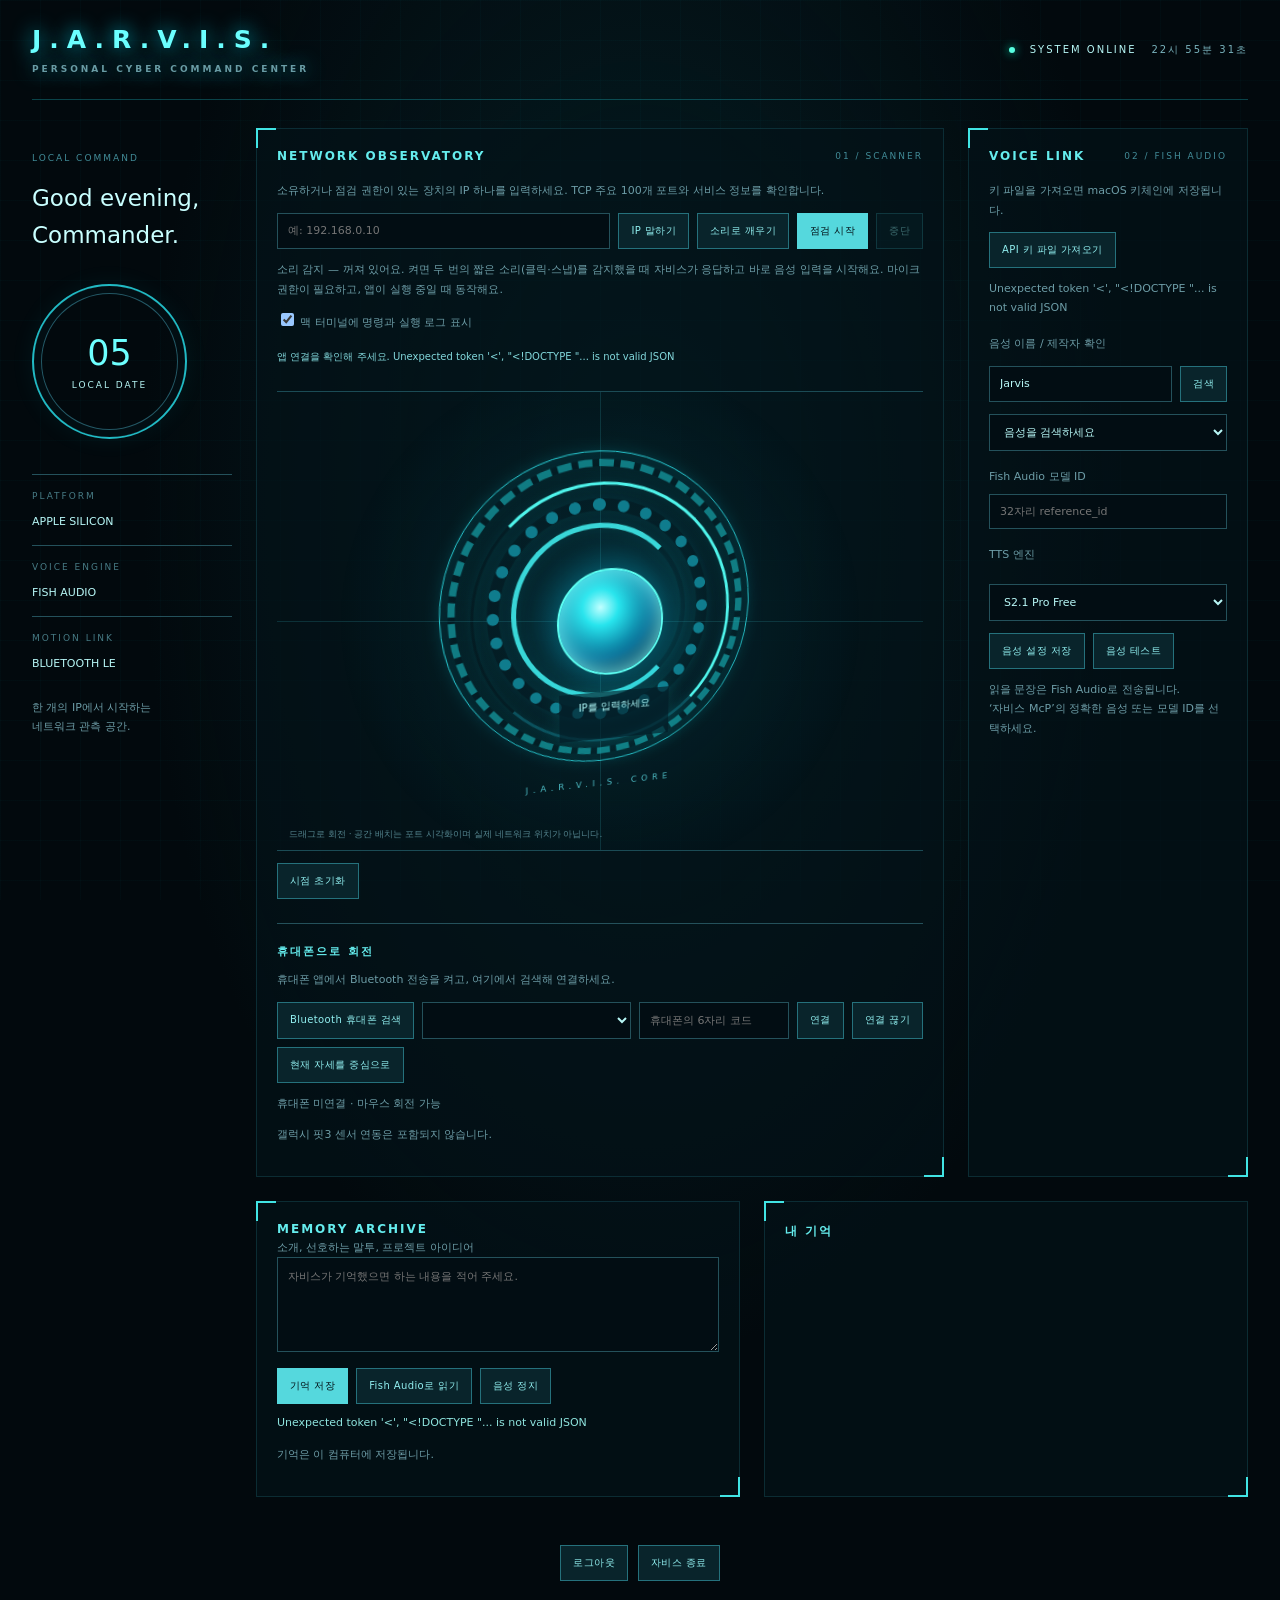
==== commit 422dcda6: "Run JARVIS in native macOS window with cyan reactor HUD and secure Fish Audio TTS" ====
--- a/index.html
+++ b/index.html
@@ -1,18 +1,16 @@
 <!doctype html>
 <html lang="ko"><meta charset="utf-8"><meta name="viewport" content="width=device-width,initial-scale=1"><title>JARVIS · Cyber Space</title><link rel="stylesheet" href="/cyber.css">
-<style>
-:root{color-scheme:dark;font-family:system-ui,sans-serif;color:#e7f4ff;background:#060916}*{box-sizing:border-box}body{margin:0;min-height:100vh;background:radial-gradient(ellipse at 72% 20%,#19315380,transparent 45%),radial-gradient(ellipse at 15% 85%,#321e4880,transparent 40%),#060916}body:before{content:'';position:fixed;inset:0;pointer-events:none;background-image:radial-gradient(#b2d3ff99 1px,transparent 1px),radial-gradient(#fff6 1px,transparent 1px);background-size:93px 103px,157px 173px;background-position:10px 40px,80px 90px;opacity:.4}header,main{position:relative}header{padding:28px 5vw;border-bottom:1px solid #ffffff14;display:flex;justify-content:space-between;align-items:center}.brand{font-weight:700;letter-spacing:6px}.badge{font-size:12px;color:#8db5cf}main{max-width:1120px;margin:0 auto;padding:48px 24px;display:grid;grid-template-columns:1fr 1fr;gap:40px}.hero{padding:30px 0}.eyebrow{font-size:11px;letter-spacing:4px;color:#72e3ef}h1{font-size:48px;font-weight:400;letter-spacing:-2px;margin:16px 0}p{color:#9bb0c9;line-height:1.8}.orb{width:190px;height:190px;margin:42px auto;border:1px solid #61dfea77;border-radius:50%;display:grid;place-items:center;box-shadow:0 0 65px #44cddd22,inset 0 0 45px #258dc633}.orb:after{content:'';width:130px;height:130px;border-radius:50%;background:radial-gradient(circle at 35% 30%,#cdfbff,#38adcb 25%,#132f57 68%);box-shadow:0 0 40px #48d9f44d}.card{background:#10182bbb;border:1px solid #b0d4ff22;border-radius:20px;padding:25px;backdrop-filter:blur(12px);margin-bottom:20px}h2{font-size:18px;margin-top:0}textarea{width:100%;resize:vertical;min-height:105px;border:1px solid #ffffff22;background:#070e1b;border-radius:10px;padding:14px;color:#edf8ff;font:inherit;line-height:1.6}textarea:focus,button:focus-visible{outline:2px solid #70dbe7;outline-offset:3px}.actions{display:flex;gap:8px;flex-wrap:wrap;margin-top:12px}button{border:1px solid #ffffff25;border-radius:9px;background:#203044;color:#e9f5ff;padding:10px 14px;cursor:pointer;font:inherit;font-size:13px}.primary{background:#a3edf1;color:#092132;border:0}button:disabled{opacity:.5;cursor:wait}.memory{padding:16px 0;border-top:1px solid #ffffff14;display:flex;align-items:start;gap:12px}.memory span{flex:1;white-space:pre-wrap;overflow-wrap:anywhere;line-height:1.6}.memory button{font-size:11px;padding:6px 10px}.small{font-size:12px;color:#8aa4bd}#status{min-height:24px;color:#b1ecf1;font-size:13px;margin-top:14px}@media(max-width:750px){main{grid-template-columns:1fr;padding-top:10px;gap:5px}.hero{padding:20px 0}h1{font-size:37px}.orb{width:130px;height:130px;margin:25px auto}.orb:after{width:90px;height:90px}.badge{max-width:140px;text-align:right}}
-</style>
-<header><div class="brand">JARVIS</div><div class="badge">CYBER SPACE · 02</div></header>
-<main><section class="card cyber-panel"><h2>네트워크 점검</h2><p class="small">소유하거나 점검 권한이 있는 장치의 IP 하나를 입력하세요. TCP 주요 100개 포트와 서비스 정보를 확인합니다.</p><div class="scan-input"><input type="text" id="target" aria-label="점검할 IP" placeholder="예: 192.168.0.10"><button id="dictate">IP 말하기</button><button id="wake-toggle">소리로 깨우기</button><button id="scan" class="primary">점검 시작</button><button id="cancel-scan" disabled>중단</button></div><p class="small">소리 감지 — <span id="wake-status">꺼져 있어요.</span> 켜면 등록한 소리(예: 두 번의 짧은 클릭·스냅)를 감지했을 때 자비스가 응답하고 바로 음성 입력을 시작해요. 마이크 권한이 필요하고, 이 브라우저 탭이 열려 있는 동안만 동작해요.</p><p class="small"><label><input id="terminal" type="checkbox" checked> 맥 터미널에 명령과 실행 로그 표시</label></p><div id="scan-status" class="scan-status" role="status" aria-live="polite">점검 대기 중</div><div id="viewport" class="viewport" aria-label="점검 대상과 포트의 3D 구조"><div id="universe" class="universe"></div><div class="viewer-note">드래그로 회전 · 공간 배치는 포트 시각화이며 실제 네트워크 위치가 아닙니다.</div></div><div class="actions"><button id="reset-view">시점 초기화</button></div><div id="results" class="results"></div><div class="watch-note"><h2>휴대폰으로 회전</h2><p class="small">휴대폰 앱에서 Bluetooth 전송을 켜고, 여기에서 검색해 연결하세요.</p><div class="actions"><button id="phone-enable">Bluetooth 휴대폰 검색</button><select id="phone-device" aria-label="휴대폰 선택"></select><input id="phone-pin" type="text" maxlength="6" inputmode="numeric" placeholder="휴대폰의 6자리 코드" aria-label="연결 코드"><button id="phone-connect">연결</button><button id="phone-disable">연결 끊기</button><button id="phone-center">현재 자세를 중심으로</button></div><p id="phone-status" class="small" aria-live="polite">휴대폰 미연결 · 마우스 회전 가능</p><p class="small">갤럭시 핏3 센서 연동은 포함되지 않습니다.</p></div></section><section class="hero"><div class="eyebrow">YOUR NETWORK, IN SIGHT</div><h1>네트워크를 보는 새로운 시선.</h1><p>IP를 점검하고 서비스 구성을 입체적으로 살펴보세요.<br>사이버보안을 위한 개인 작업 공간입니다.</p><div class="orb" aria-hidden="true"></div><div class="card"><h2>미션 상태</h2><p class="small">기억 저장 · 사용 가능<br>음성 · macOS 시스템 기본 음성<br>소리로 깨우기 · 사용 가능 (브라우저 탭이 열려 있는 동안)<br>로그인 · 이 컴퓨터 전용 비밀번호 (외부 로그인 연동 없음)<br>외부 DB 동기화 · 아직 연결되지 않음</p></div></section>
-<section><div class="card"><h2>기억할 내용</h2><label for="input" class="small">소개, 선호하는 말투, 프로젝트 아이디어</label><textarea id="input" maxlength="2000" placeholder="자비스가 기억했으면 하는 내용을 적어 주세요."></textarea><div class="actions"><button class="primary" id="save">기억 저장</button><button id="speak">맥북 음성으로 읽기</button><button id="stop">음성 정지</button></div><div id="status" role="status" aria-live="polite"></div><p class="small">기억은 이 컴퓨터에 저장됩니다.</p></div><div class="card"><h2>내 기억 <span id="count" class="small"></span></h2><div id="memories"></div></div></section></main>
+
+<header><div class="brand">J.A.R.V.I.S.<small>PERSONAL CYBER COMMAND CENTER</small></div><div class="top-state"><span class="live-dot"></span> SYSTEM ONLINE <time id="clock"></time></div></header>
+<main><aside class="telemetry"><span class="eyebrow">LOCAL COMMAND</span><h1>Good evening,<br>Commander.</h1><div class="dial"><b id="hud-date">—</b><small>LOCAL DATE</small></div><div class="metric"><span>PLATFORM</span><strong>APPLE SILICON</strong></div><div class="metric"><span>VOICE ENGINE</span><strong>FISH AUDIO</strong></div><div class="metric"><span>MOTION LINK</span><strong>BLUETOOTH LE</strong></div><p class="small">한 개의 IP에서 시작하는<br>네트워크 관측 공간.</p></aside><section class="card cyber-panel"><div class="panel-heading"><h2>NETWORK OBSERVATORY</h2><span>01 / SCANNER</span></div><p class="small">소유하거나 점검 권한이 있는 장치의 IP 하나를 입력하세요. TCP 주요 100개 포트와 서비스 정보를 확인합니다.</p><div class="scan-input"><input type="text" id="target" aria-label="점검할 IP" placeholder="예: 192.168.0.10"><button id="dictate">IP 말하기</button><button id="wake-toggle">소리로 깨우기</button><button id="scan" class="primary">점검 시작</button><button id="cancel-scan" disabled>중단</button></div><p class="small">소리 감지 — <span id="wake-status">꺼져 있어요.</span> 켜면 두 번의 짧은 소리(클릭·스냅)를 감지했을 때 자비스가 응답하고 바로 음성 입력을 시작해요. 마이크 권한이 필요하고, 앱이 실행 중일 때 동작해요.</p><p class="small"><label><input id="terminal" type="checkbox" checked> 맥 터미널에 명령과 실행 로그 표시</label></p><div id="scan-status" class="scan-status" role="status" aria-live="polite">점검 대기 중</div><div id="viewport" class="viewport" aria-label="점검 대상과 포트의 3D 구조"><div id="universe" class="universe"></div><div class="viewer-note">드래그로 회전 · 공간 배치는 포트 시각화이며 실제 네트워크 위치가 아닙니다.</div></div><div class="actions"><button id="reset-view">시점 초기화</button></div><div id="results" class="results"></div><div class="watch-note"><h2>휴대폰으로 회전</h2><p class="small">휴대폰 앱에서 Bluetooth 전송을 켜고, 여기에서 검색해 연결하세요.</p><div class="actions"><button id="phone-enable">Bluetooth 휴대폰 검색</button><select id="phone-device" aria-label="휴대폰 선택"></select><input id="phone-pin" type="text" maxlength="6" inputmode="numeric" placeholder="휴대폰의 6자리 코드" aria-label="연결 코드"><button id="phone-connect">연결</button><button id="phone-disable">연결 끊기</button><button id="phone-center">현재 자세를 중심으로</button></div><p id="phone-status" class="small" aria-live="polite">휴대폰 미연결 · 마우스 회전 가능</p><p class="small">갤럭시 핏3 센서 연동은 포함되지 않습니다.</p></div></section><section class="voice-panel card"><div class="panel-heading"><h2>VOICE LINK</h2><span>02 / FISH AUDIO</span></div><p class="small">키 파일을 가져오면 macOS 키체인에 저장됩니다.</p><label class="file-button">API 키 파일 가져오기<input type="file" id="voice-file" accept=".rtf,.txt" hidden></label><p id="voice-status" class="small" role="status">음성 설정 확인 중…</p><label class="small" for="voice-query">음성 이름 / 제작자 확인</label><div class="actions"><input id="voice-query" type="text" value="Jarvis" aria-label="음성 검색어"><button id="voice-search">검색</button></div><select id="voice-results" aria-label="검색된 음성"><option value="">음성을 검색하세요</option></select><label class="small" for="voice-id">Fish Audio 모델 ID</label><input type="text" id="voice-id" placeholder="32자리 reference_id"><label class="small" for="voice-engine">TTS 엔진</label><select id="voice-engine"><option value="s2.1-pro-free">S2.1 Pro Free</option><option value="s2.1-pro">S2.1 Pro</option><option value="s2-pro">S2 Pro</option><option value="s1">S1</option></select><div class="actions"><button id="voice-save">음성 설정 저장</button><button id="voice-test">음성 테스트</button></div><p class="small">읽을 문장은 Fish Audio로 전송됩니다.<br>‘자비스 McP’의 정확한 음성 또는 모델 ID를 선택하세요.</p></section>
+<section class="memory-panel"><div class="card"><h2>MEMORY ARCHIVE</h2><label for="input" class="small">소개, 선호하는 말투, 프로젝트 아이디어</label><textarea id="input" maxlength="2000" placeholder="자비스가 기억했으면 하는 내용을 적어 주세요."></textarea><div class="actions"><button class="primary" id="save">기억 저장</button><button id="speak">Fish Audio로 읽기</button><button id="stop">음성 정지</button></div><div id="status" role="status" aria-live="polite"></div><p class="small">기억은 이 컴퓨터에 저장됩니다.</p></div><div class="card"><h2>내 기억 <span id="count" class="small"></span></h2><div id="memories"></div></div></section></main>
 <script>
 const token='__TOKEN__';const $=id=>document.getElementById(id);const status=t=>$('status').textContent=t;
 async function api(path,body){const res=await fetch('/api/'+path,body===undefined?{}:{method:'POST',headers:{'Content-Type':'application/json','X-Jarvis-Token':token},body:JSON.stringify(body)});if(res.status===401){location.href='/login';throw Error('로그인이 필요해요.');}const data=await res.json();if(!res.ok)throw Error(data.error||'요청에 실패했어요.');return data;}
 async function refresh(){const data=await api('memories');$('count').textContent=data.memories.length+'개';$('memories').replaceChildren();if(!data.memories.length){const p=document.createElement('p');p.className='small';p.textContent='첫 번째 기억을 남겨 주세요.';$('memories').append(p);}for(const m of data.memories){const row=document.createElement('div');row.className='memory';const text=document.createElement('span');text.textContent=m.text;const del=document.createElement('button');del.textContent='삭제';del.setAttribute('aria-label','기억 삭제');del.onclick=()=>run(del,async()=>{await api('delete',{id:m.id});await refresh();status('기억을 삭제했어요.');});row.append(text,del);$('memories').append(row);}if(!data.tts_available){$('speak').disabled=true;$('stop').disabled=true;status('음성 기능은 맥북에서 실행할 때 사용할 수 있어요.');}}
 async function run(button,fn){button.disabled=true;try{await fn();}catch(e){status(e.message);}finally{button.disabled=false;}}
 $('save').onclick=()=>run($('save'),async()=>{const text=$('input').value.trim();if(!text)throw Error('기억할 내용을 입력해 주세요.');await api('memories',{text});$('input').value='';await refresh();status('이 컴퓨터에 기억을 저장했어요.');});
-$('speak').onclick=()=>run($('speak'),async()=>{const text=$('input').value.trim();if(!text)throw Error('읽을 내용을 입력해 주세요.');await api('speak',{text});status('맥북 기본 음성으로 읽고 있어요.');});
+$('speak').onclick=()=>run($('speak'),async()=>{const text=$('input').value.trim();if(!text)throw Error('읽을 내용을 입력해 주세요.');await api('speak',{text});status('음성을 생성하고 있어요.');});
 $('stop').onclick=()=>run($('stop'),async()=>{await api('stop',{});status('음성을 멈췄어요.');});refresh().catch(e=>status(e.message));
 </script><footer style="padding:20px;text-align:center;display:flex;gap:10px;justify-content:center"><button id="logout">로그아웃</button><button id="quit">자비스 종료</button></footer>
 <script>
--- a/cyber.css
+++ b/cyber.css
@@ -1 +1 @@
-.cyber-panel{grid-column:1/-1}.scan-input{display:flex;gap:10px;flex-wrap:wrap}input[type=text]{flex:1;min-width:180px;background:#070e1b;color:#e7f4ff;border:1px solid #86bfff44;border-radius:9px;padding:12px;font:inherit}.viewport{height:420px;position:relative;perspective:850px;overflow:hidden;background:radial-gradient(ellipse,#0e2843aa,transparent 65%);border:1px solid #a5d6ff22;border-radius:14px;margin-top:20px;touch-action:none;cursor:grab}.universe{position:absolute;left:50%;top:50%;transform-style:preserve-3d}.node{position:absolute;width:100px;min-height:60px;left:-50px;top:-30px;display:grid;place-content:center;text-align:center;padding:10px;background:#122940ee;border:1px solid #78e6ef;border-radius:14px;box-shadow:0 0 20px #31d1fa33;font-size:12px;white-space:pre-line;backface-visibility:visible}.node.host{background:#203d68;border-color:#c5bdff}.node.other{border-color:#7d8794;color:#b7c4d1}.viewer-note{position:absolute;bottom:12px;left:14px;font-size:11px;color:#8ca7bf}.results{max-height:230px;overflow:auto}.result-row{font-size:13px;padding:10px;border-bottom:1px solid #ffffff14}.range-row{display:flex;gap:15px;flex-wrap:wrap;margin:12px 0}code{overflow-wrap:anywhere}.watch-note{border-left:2px solid #aa9ae6;padding-left:12px}.scan-status{min-height:24px;color:#a4e9f5;white-space:pre-wrap;margin-top:12px}
+:root{color-scheme:dark;font-family:ui-monospace,SFMono-Regular,Menlo,system-ui,monospace;color:#b7f7f6;background:#02090d}*{box-sizing:border-box}body{margin:0;min-height:100vh;background:radial-gradient(ellipse at 50% 32%,#07343c88,transparent 55%),#02090d}body:before{content:'';position:fixed;inset:0;pointer-events:none;background:linear-gradient(#16c3ce07 1px,transparent 1px),linear-gradient(90deg,#16c3ce07 1px,transparent 1px);background-size:40px 40px}header,main,footer{position:relative}header{height:100px;margin:0 32px;border-bottom:1px solid #1fcad54d;display:flex;align-items:center;justify-content:space-between}.brand{font-size:25px;letter-spacing:8px;font-weight:600;color:#6bffff;text-shadow:0 0 20px #00c4d8}.brand small{display:block;letter-spacing:3px;font-size:9px;margin-top:10px;color:#699ca5}.top-state{font-size:10px;letter-spacing:2px;display:flex;align-items:center;gap:15px}.live-dot{width:6px;height:6px;background:#58ffe1;box-shadow:0 0 10px #00ffce;border-radius:50%}time{color:#79b2bc}main{padding:28px 32px;display:grid;grid-template-columns:200px minmax(440px,1fr) 280px;gap:24px;max-width:1800px;margin:auto}.telemetry{padding:18px 0}.eyebrow,.panel-heading span{font-size:9px;letter-spacing:2px;color:#428c98}h1{font-size:23px;font-weight:400;line-height:1.6;color:#c9ffff;margin:15px 0 30px}h2{font-size:12px;letter-spacing:2px;margin:0;color:#65edee}.panel-heading{display:flex;justify-content:space-between;align-items:center;gap:12px;margin-bottom:18px}.card{border:1px solid #1e687355;padding:20px;background:#041219aa;position:relative}.card:before,.card:after{content:'';position:absolute;width:18px;height:18px;pointer-events:none}.card:before{left:-1px;top:-1px;border-top:2px solid #41e4e4;border-left:2px solid #41e4e4}.card:after{right:-1px;bottom:-1px;border-bottom:2px solid #41e4e4;border-right:2px solid #41e4e4}.small,p{font-size:11px;color:#6d9da7;line-height:1.8}.dial{width:155px;height:155px;border-radius:50%;border:2px solid #21bac4;box-shadow:inset 0 0 0 7px #020e13,inset 0 0 0 8px #235764,0 0 24px #11d8df12;display:flex;flex-direction:column;align-items:center;justify-content:center;margin:20px 0 35px}.dial b{font-size:35px;font-weight:400;color:#6dffff}.dial small{font-size:9px;letter-spacing:2px;margin-top:7px}.metric{border-top:1px solid #24515b;padding:16px 0}.metric span{display:block;font-size:9px;color:#477b85;letter-spacing:2px;margin-bottom:9px}.metric strong{font-size:11px;font-weight:400}.actions,.scan-input{display:flex;gap:8px;flex-wrap:wrap;margin-top:12px}button,.file-button{font:inherit;font-size:10px;letter-spacing:.4px;border:1px solid #25717c;background:#09242b;color:#91eff0;padding:10px 12px;cursor:pointer;display:inline-block}button:hover,.file-button:hover{background:#10404a;border-color:#51e5ea}.primary{background:#55d8dd;color:#031217;border-color:#55d8dd}button:disabled{opacity:.4;cursor:default}input[type=text],textarea,select{width:100%;min-width:0;background:#020d13;border:1px solid #24515b;color:#b7f7f6;padding:10px;font:inherit;font-size:11px}input:focus,textarea:focus,select:focus,button:focus-visible{outline:1px solid #68ffff;outline-offset:3px}.scan-input input{flex:1;min-width:150px}textarea{min-height:95px;resize:vertical;line-height:1.6}.voice-panel label.small{display:block;margin:16px 0 7px}.voice-panel select{margin-top:12px}.voice-panel .actions input{flex:1;width:100px}.scan-status{font-size:10px;line-height:1.6;white-space:pre-wrap;min-height:32px;color:#83d8dc;margin-top:16px;overflow-wrap:anywhere}.viewport{height:460px;position:relative;perspective:1000px;overflow:hidden;background:radial-gradient(circle,#0a556544,transparent 66%);margin-top:10px;touch-action:none;cursor:grab;border-top:1px solid #1b4b55;border-bottom:1px solid #1b4b55}.viewport:before,.viewport:after{content:'';position:absolute;background:#1a5b6570;pointer-events:none}.viewport:before{top:50%;width:100%;height:1px}.viewport:after{left:50%;height:100%;width:1px}.universe{position:absolute;left:50%;top:48%;transform-style:preserve-3d;z-index:1}.reactor{position:absolute;width:320px;height:320px;left:-160px;top:-160px;transform-style:preserve-3d;pointer-events:none}.reactor-ring{position:absolute;inset:0;border-radius:50%;border:1px solid #27c8d0;box-shadow:0 0 15px #0fc8db22,inset 0 0 15px #0fc8db22;animation:spin 40s linear infinite}.reactor-ring.r1{border:7px dashed #15aeb5;inset:8px;opacity:.65}.reactor-ring.r2{inset:28px;border:3px solid #4ef4eb;border-left-color:transparent;border-bottom-color:#0a515d;animation-direction:reverse;animation-duration:18s;transform:translateZ(15px)}.reactor-ring.r3{inset:46px;border:12px dotted #0f7c8d;animation-duration:70s}.reactor-ring.r4{inset:70px;border:5px solid #39d7d8;border-right-color:transparent;animation-direction:reverse;animation-duration:12s}.reactor-core{position:absolute;inset:107px;border-radius:50%;background:radial-gradient(circle at 40% 35%,#c1ffff,#27e4ed 20%,#056a93 57%,#062b46 75%);border:2px solid #5cfff3;box-shadow:0 0 45px #00d8ff88,inset 0 0 24px #77ffff;transform:translateZ(40px)}.reactor-caption{position:absolute;top:340px;width:100%;text-align:center;font-size:9px;letter-spacing:5px;color:#4cbcc5}.node{position:absolute;width:110px;left:-55px;top:-24px;min-height:48px;padding:8px;text-align:center;background:#04202bed;border:1px solid #2edcdd;color:#9efff5;font-size:10px;white-space:pre-line;box-shadow:0 0 20px #21d1d422}.node.host{top:65px;background:#03202ba8;border:0;color:#b4ffff;font-size:10px;transform:translateZ(55px)}.node.other{border-color:#365d6d;color:#7194a2}.viewer-note{position:absolute;bottom:9px;left:12px;right:12px;font-size:9px;color:#53848e;z-index:2}.watch-note{margin-top:24px;border-top:1px solid #24515b;padding-top:20px}.watch-note h2{font-size:11px}.watch-note select{flex:1;min-width:130px}.watch-note input{width:150px}.results{max-height:180px;overflow:auto}.result-row{font-size:11px;padding:10px;border-bottom:1px solid #14323a}.memory-panel{grid-column:2/4;display:grid;grid-template-columns:1fr 1fr;gap:24px}.memory{display:flex;gap:10px;padding:12px 0;border-bottom:1px solid #163740;font-size:12px}.memory span{flex:1;white-space:pre-wrap;overflow-wrap:anywhere}.memory button{align-self:start}#status{font-size:11px;color:#8ee4de;margin-top:12px;min-height:18px}@keyframes spin{to{rotate:360deg}}@media(prefers-reduced-motion:reduce){.reactor-ring{animation:none}}@media(max-width:1200px){main{grid-template-columns:minmax(400px,1fr) 280px}.telemetry{display:none}.memory-panel{grid-column:1/3}.top-state{letter-spacing:0}}@media(max-width:800px){main{display:block;padding:18px}.card{margin-bottom:20px}.memory-panel{display:block}.top-state{display:none}.viewport{height:400px}}
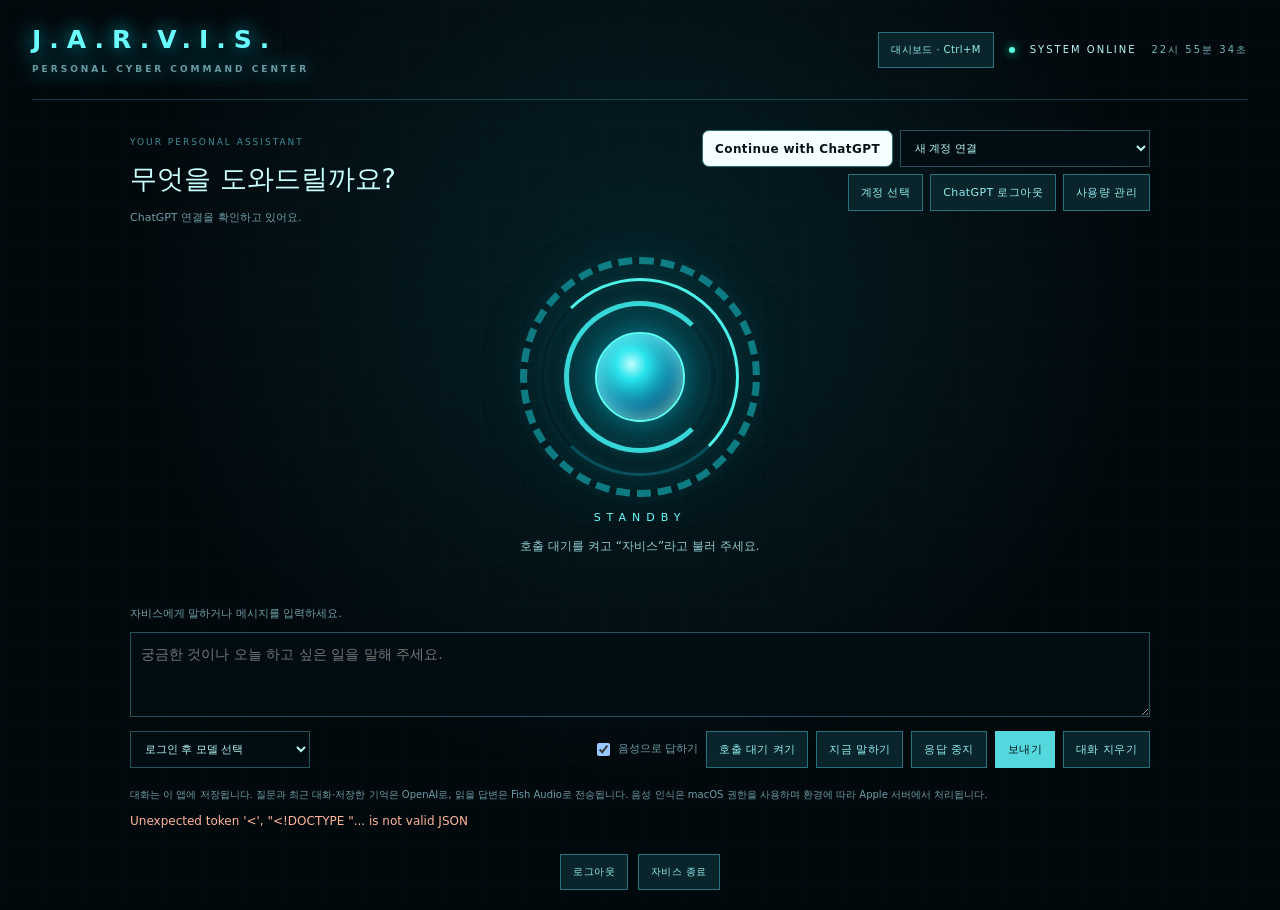
==== commit a3d9b4b7: "Add ChatGPT sign-in, native voice conversation and Ctrl+M dashboard" ====
--- a/index.html
+++ b/index.html
@@ -1,8 +1,16 @@
 <!doctype html>
 <html lang="ko"><meta charset="utf-8"><meta name="viewport" content="width=device-width,initial-scale=1"><title>JARVIS · Cyber Space</title><link rel="stylesheet" href="/cyber.css">
 
-<header><div class="brand">J.A.R.V.I.S.<small>PERSONAL CYBER COMMAND CENTER</small></div><div class="top-state"><span class="live-dot"></span> SYSTEM ONLINE <time id="clock"></time></div></header>
-<main><aside class="telemetry"><span class="eyebrow">LOCAL COMMAND</span><h1>Good evening,<br>Commander.</h1><div class="dial"><b id="hud-date">—</b><small>LOCAL DATE</small></div><div class="metric"><span>PLATFORM</span><strong>APPLE SILICON</strong></div><div class="metric"><span>VOICE ENGINE</span><strong>FISH AUDIO</strong></div><div class="metric"><span>MOTION LINK</span><strong>BLUETOOTH LE</strong></div><p class="small">한 개의 IP에서 시작하는<br>네트워크 관측 공간.</p></aside><section class="card cyber-panel"><div class="panel-heading"><h2>NETWORK OBSERVATORY</h2><span>01 / SCANNER</span></div><p class="small">소유하거나 점검 권한이 있는 장치의 IP 하나를 입력하세요. TCP 주요 100개 포트와 서비스 정보를 확인합니다.</p><div class="scan-input"><input type="text" id="target" aria-label="점검할 IP" placeholder="예: 192.168.0.10"><button id="dictate">IP 말하기</button><button id="wake-toggle">소리로 깨우기</button><button id="scan" class="primary">점검 시작</button><button id="cancel-scan" disabled>중단</button></div><p class="small">소리 감지 — <span id="wake-status">꺼져 있어요.</span> 켜면 두 번의 짧은 소리(클릭·스냅)를 감지했을 때 자비스가 응답하고 바로 음성 입력을 시작해요. 마이크 권한이 필요하고, 앱이 실행 중일 때 동작해요.</p><p class="small"><label><input id="terminal" type="checkbox" checked> 맥 터미널에 명령과 실행 로그 표시</label></p><div id="scan-status" class="scan-status" role="status" aria-live="polite">점검 대기 중</div><div id="viewport" class="viewport" aria-label="점검 대상과 포트의 3D 구조"><div id="universe" class="universe"></div><div class="viewer-note">드래그로 회전 · 공간 배치는 포트 시각화이며 실제 네트워크 위치가 아닙니다.</div></div><div class="actions"><button id="reset-view">시점 초기화</button></div><div id="results" class="results"></div><div class="watch-note"><h2>휴대폰으로 회전</h2><p class="small">휴대폰 앱에서 Bluetooth 전송을 켜고, 여기에서 검색해 연결하세요.</p><div class="actions"><button id="phone-enable">Bluetooth 휴대폰 검색</button><select id="phone-device" aria-label="휴대폰 선택"></select><input id="phone-pin" type="text" maxlength="6" inputmode="numeric" placeholder="휴대폰의 6자리 코드" aria-label="연결 코드"><button id="phone-connect">연결</button><button id="phone-disable">연결 끊기</button><button id="phone-center">현재 자세를 중심으로</button></div><p id="phone-status" class="small" aria-live="polite">휴대폰 미연결 · 마우스 회전 가능</p><p class="small">갤럭시 핏3 센서 연동은 포함되지 않습니다.</p></div></section><section class="voice-panel card"><div class="panel-heading"><h2>VOICE LINK</h2><span>02 / FISH AUDIO</span></div><p class="small">키 파일을 가져오면 macOS 키체인에 저장됩니다.</p><label class="file-button">API 키 파일 가져오기<input type="file" id="voice-file" accept=".rtf,.txt" hidden></label><p id="voice-status" class="small" role="status">음성 설정 확인 중…</p><label class="small" for="voice-query">음성 이름 / 제작자 확인</label><div class="actions"><input id="voice-query" type="text" value="Jarvis" aria-label="음성 검색어"><button id="voice-search">검색</button></div><select id="voice-results" aria-label="검색된 음성"><option value="">음성을 검색하세요</option></select><label class="small" for="voice-id">Fish Audio 모델 ID</label><input type="text" id="voice-id" placeholder="32자리 reference_id"><label class="small" for="voice-engine">TTS 엔진</label><select id="voice-engine"><option value="s2.1-pro-free">S2.1 Pro Free</option><option value="s2.1-pro">S2.1 Pro</option><option value="s2-pro">S2 Pro</option><option value="s1">S1</option></select><div class="actions"><button id="voice-save">음성 설정 저장</button><button id="voice-test">음성 테스트</button></div><p class="small">읽을 문장은 Fish Audio로 전송됩니다.<br>‘자비스 McP’의 정확한 음성 또는 모델 ID를 선택하세요.</p></section>
+<body class="conversation-mode"><header><div class="brand">J.A.R.V.I.S.<small>PERSONAL CYBER COMMAND CENTER</small></div><div class="top-state"><button id="dashboard-toggle" aria-pressed="false">대시보드 · Ctrl+M</button><span class="live-dot"></span> SYSTEM ONLINE <time id="clock"></time></div></header>
+<section id="conversation-view" class="conversation-view">
+<div class="chat-account"><div><span class="eyebrow">YOUR PERSONAL ASSISTANT</span><h1>무엇을 도와드릴까요?</h1><p id="account-status" role="status">ChatGPT 연결을 확인하고 있어요.</p></div><div class="account-controls"><button id="chatgpt-login">Continue with ChatGPT</button><select id="account-picker" aria-label="ChatGPT 계정"><option value="">새 계정 연결</option></select><button id="account-switch">계정 선택</button><button id="chatgpt-logout">ChatGPT 로그아웃</button><button id="account-usage">사용량 관리</button></div></div>
+<div class="conversation-core" aria-hidden="true"><div class="reactor-ring r1"></div><div class="reactor-ring r2"></div><div class="reactor-ring r4"></div><div class="reactor-core"></div></div>
+<div id="conversation-state" class="conversation-state" aria-live="polite">STANDBY</div>
+<p id="listen-status" class="listen-status" role="status">호출 대기를 켜고 “자비스”라고 불러 주세요.</p>
+<div id="chat-messages" class="chat-messages" aria-label="대화 기록" aria-live="polite"></div>
+<div class="chat-compose"><label for="chat-input" class="small">자비스에게 말하거나 메시지를 입력하세요.</label><textarea id="chat-input" maxlength="4000" placeholder="궁금한 것이나 오늘 하고 싶은 일을 말해 주세요."></textarea><div class="chat-toolbar"><select id="chat-model" aria-label="GPT 모델"><option value="">로그인 후 모델 선택</option></select><label class="small"><input type="checkbox" id="auto-speak" checked> 음성으로 답하기</label><button id="chat-wake">호출 대기 켜기</button><button id="chat-mic">지금 말하기</button><button id="chat-stop">응답 중지</button><button id="chat-send" class="primary">보내기</button><button id="chat-clear">대화 지우기</button></div><p class="small">대화는 이 앱에 저장됩니다. 질문과 최근 대화·저장한 기억은 OpenAI로, 읽을 답변은 Fish Audio로 전송됩니다. 음성 인식은 macOS 권한을 사용하며 환경에 따라 Apple 서버에서 처리됩니다.</p><div id="chat-error" role="alert"></div></div>
+</section>
+<main id="dashboard" hidden><aside class="telemetry"><span class="eyebrow">LOCAL COMMAND</span><h1>Good evening,<br>Commander.</h1><div class="dial"><b id="hud-date">—</b><small>LOCAL DATE</small></div><div class="metric"><span>PLATFORM</span><strong>APPLE SILICON</strong></div><div class="metric"><span>VOICE ENGINE</span><strong>FISH AUDIO</strong></div><div class="metric"><span>MOTION LINK</span><strong>BLUETOOTH LE</strong></div><p class="small">한 개의 IP에서 시작하는<br>네트워크 관측 공간.</p></aside><section class="card cyber-panel"><div class="panel-heading"><h2>NETWORK OBSERVATORY</h2><span>01 / SCANNER</span></div><p class="small">소유하거나 점검 권한이 있는 장치의 IP 하나를 입력하세요. TCP 주요 100개 포트와 서비스 정보를 확인합니다.</p><div class="scan-input"><input type="text" id="target" aria-label="점검할 IP" placeholder="예: 192.168.0.10"><button id="dictate">IP 말하기</button><button id="wake-toggle">소리로 깨우기</button><button id="scan" class="primary">점검 시작</button><button id="cancel-scan" disabled>중단</button></div><p class="small">소리 감지 — <span id="wake-status">꺼져 있어요.</span> 켜면 두 번의 짧은 소리(클릭·스냅)를 감지했을 때 자비스가 응답하고 바로 음성 입력을 시작해요. 마이크 권한이 필요하고, 앱이 실행 중일 때 동작해요.</p><p class="small"><label><input id="terminal" type="checkbox" checked> 맥 터미널에 명령과 실행 로그 표시</label></p><div id="scan-status" class="scan-status" role="status" aria-live="polite">점검 대기 중</div><div id="viewport" class="viewport" aria-label="점검 대상과 포트의 3D 구조"><div id="universe" class="universe"></div><div class="viewer-note">드래그로 회전 · 공간 배치는 포트 시각화이며 실제 네트워크 위치가 아닙니다.</div></div><div class="actions"><button id="reset-view">시점 초기화</button></div><div id="results" class="results"></div><div class="watch-note"><h2>휴대폰으로 회전</h2><p class="small">휴대폰 앱에서 Bluetooth 전송을 켜고, 여기에서 검색해 연결하세요.</p><div class="actions"><button id="phone-enable">Bluetooth 휴대폰 검색</button><select id="phone-device" aria-label="휴대폰 선택"></select><input id="phone-pin" type="text" maxlength="6" inputmode="numeric" placeholder="휴대폰의 6자리 코드" aria-label="연결 코드"><button id="phone-connect">연결</button><button id="phone-disable">연결 끊기</button><button id="phone-center">현재 자세를 중심으로</button></div><p id="phone-status" class="small" aria-live="polite">휴대폰 미연결 · 마우스 회전 가능</p><p class="small">갤럭시 핏3 센서 연동은 포함되지 않습니다.</p></div></section><section class="voice-panel card"><div class="panel-heading"><h2>VOICE LINK</h2><span>02 / FISH AUDIO</span></div><p class="small">키 파일을 가져오면 macOS 키체인에 저장됩니다.</p><label class="file-button">API 키 파일 가져오기<input type="file" id="voice-file" accept=".rtf,.txt" hidden></label><p id="voice-status" class="small" role="status">음성 설정 확인 중…</p><label class="small" for="voice-query">음성 이름 / 제작자 확인</label><div class="actions"><input id="voice-query" type="text" value="Jarvis" aria-label="음성 검색어"><button id="voice-search">검색</button></div><select id="voice-results" aria-label="검색된 음성"><option value="">음성을 검색하세요</option></select><label class="small" for="voice-id">Fish Audio 모델 ID</label><input type="text" id="voice-id" placeholder="32자리 reference_id"><label class="small" for="voice-engine">TTS 엔진</label><select id="voice-engine"><option value="s2.1-pro-free">S2.1 Pro Free</option><option value="s2.1-pro">S2.1 Pro</option><option value="s2-pro">S2 Pro</option><option value="s1">S1</option></select><div class="actions"><button id="voice-save">음성 설정 저장</button><button id="voice-test">음성 테스트</button></div><p class="small">읽을 문장은 Fish Audio로 전송됩니다.<br>기본 음성: Jarvis (MCU) J.A.R.V.I.S.</p></section>
 <section class="memory-panel"><div class="card"><h2>MEMORY ARCHIVE</h2><label for="input" class="small">소개, 선호하는 말투, 프로젝트 아이디어</label><textarea id="input" maxlength="2000" placeholder="자비스가 기억했으면 하는 내용을 적어 주세요."></textarea><div class="actions"><button class="primary" id="save">기억 저장</button><button id="speak">Fish Audio로 읽기</button><button id="stop">음성 정지</button></div><div id="status" role="status" aria-live="polite"></div><p class="small">기억은 이 컴퓨터에 저장됩니다.</p></div><div class="card"><h2>내 기억 <span id="count" class="small"></span></h2><div id="memories"></div></div></section></main>
 <script>
 const token='__TOKEN__';const $=id=>document.getElementById(id);const status=t=>$('status').textContent=t;
@@ -14,6 +22,6 @@
 $('stop').onclick=()=>run($('stop'),async()=>{await api('stop',{});status('음성을 멈췄어요.');});refresh().catch(e=>status(e.message));
 </script><footer style="padding:20px;text-align:center;display:flex;gap:10px;justify-content:center"><button id="logout">로그아웃</button><button id="quit">자비스 종료</button></footer>
 <script>
-$('logout').onclick=async()=>{try{await fetch('/api/logout',{method:'POST',headers:{'Content-Type':'application/json','X-Jarvis-Token':token},body:'{}'});}catch(e){}location.href='/login';};
+$('logout').onclick=async()=>{if(window.stopConversationMic)await window.stopConversationMic();try{await fetch('/api/logout',{method:'POST',headers:{'Content-Type':'application/json','X-Jarvis-Token':token},body:'{}'});}catch(e){}location.href='/login';};
 </script>
-<script src="/cyber.js"></script></html>
+<script src="/cyber.js"></script><script src="/conversation.js"></script></html>
--- a/cyber.css
+++ b/cyber.css
@@ -1 +1,2 @@
 :root{color-scheme:dark;font-family:ui-monospace,SFMono-Regular,Menlo,system-ui,monospace;color:#b7f7f6;background:#02090d}*{box-sizing:border-box}body{margin:0;min-height:100vh;background:radial-gradient(ellipse at 50% 32%,#07343c88,transparent 55%),#02090d}body:before{content:'';position:fixed;inset:0;pointer-events:none;background:linear-gradient(#16c3ce07 1px,transparent 1px),linear-gradient(90deg,#16c3ce07 1px,transparent 1px);background-size:40px 40px}header,main,footer{position:relative}header{height:100px;margin:0 32px;border-bottom:1px solid #1fcad54d;display:flex;align-items:center;justify-content:space-between}.brand{font-size:25px;letter-spacing:8px;font-weight:600;color:#6bffff;text-shadow:0 0 20px #00c4d8}.brand small{display:block;letter-spacing:3px;font-size:9px;margin-top:10px;color:#699ca5}.top-state{font-size:10px;letter-spacing:2px;display:flex;align-items:center;gap:15px}.live-dot{width:6px;height:6px;background:#58ffe1;box-shadow:0 0 10px #00ffce;border-radius:50%}time{color:#79b2bc}main{padding:28px 32px;display:grid;grid-template-columns:200px minmax(440px,1fr) 280px;gap:24px;max-width:1800px;margin:auto}.telemetry{padding:18px 0}.eyebrow,.panel-heading span{font-size:9px;letter-spacing:2px;color:#428c98}h1{font-size:23px;font-weight:400;line-height:1.6;color:#c9ffff;margin:15px 0 30px}h2{font-size:12px;letter-spacing:2px;margin:0;color:#65edee}.panel-heading{display:flex;justify-content:space-between;align-items:center;gap:12px;margin-bottom:18px}.card{border:1px solid #1e687355;padding:20px;background:#041219aa;position:relative}.card:before,.card:after{content:'';position:absolute;width:18px;height:18px;pointer-events:none}.card:before{left:-1px;top:-1px;border-top:2px solid #41e4e4;border-left:2px solid #41e4e4}.card:after{right:-1px;bottom:-1px;border-bottom:2px solid #41e4e4;border-right:2px solid #41e4e4}.small,p{font-size:11px;color:#6d9da7;line-height:1.8}.dial{width:155px;height:155px;border-radius:50%;border:2px solid #21bac4;box-shadow:inset 0 0 0 7px #020e13,inset 0 0 0 8px #235764,0 0 24px #11d8df12;display:flex;flex-direction:column;align-items:center;justify-content:center;margin:20px 0 35px}.dial b{font-size:35px;font-weight:400;color:#6dffff}.dial small{font-size:9px;letter-spacing:2px;margin-top:7px}.metric{border-top:1px solid #24515b;padding:16px 0}.metric span{display:block;font-size:9px;color:#477b85;letter-spacing:2px;margin-bottom:9px}.metric strong{font-size:11px;font-weight:400}.actions,.scan-input{display:flex;gap:8px;flex-wrap:wrap;margin-top:12px}button,.file-button{font:inherit;font-size:10px;letter-spacing:.4px;border:1px solid #25717c;background:#09242b;color:#91eff0;padding:10px 12px;cursor:pointer;display:inline-block}button:hover,.file-button:hover{background:#10404a;border-color:#51e5ea}.primary{background:#55d8dd;color:#031217;border-color:#55d8dd}button:disabled{opacity:.4;cursor:default}input[type=text],textarea,select{width:100%;min-width:0;background:#020d13;border:1px solid #24515b;color:#b7f7f6;padding:10px;font:inherit;font-size:11px}input:focus,textarea:focus,select:focus,button:focus-visible{outline:1px solid #68ffff;outline-offset:3px}.scan-input input{flex:1;min-width:150px}textarea{min-height:95px;resize:vertical;line-height:1.6}.voice-panel label.small{display:block;margin:16px 0 7px}.voice-panel select{margin-top:12px}.voice-panel .actions input{flex:1;width:100px}.scan-status{font-size:10px;line-height:1.6;white-space:pre-wrap;min-height:32px;color:#83d8dc;margin-top:16px;overflow-wrap:anywhere}.viewport{height:460px;position:relative;perspective:1000px;overflow:hidden;background:radial-gradient(circle,#0a556544,transparent 66%);margin-top:10px;touch-action:none;cursor:grab;border-top:1px solid #1b4b55;border-bottom:1px solid #1b4b55}.viewport:before,.viewport:after{content:'';position:absolute;background:#1a5b6570;pointer-events:none}.viewport:before{top:50%;width:100%;height:1px}.viewport:after{left:50%;height:100%;width:1px}.universe{position:absolute;left:50%;top:48%;transform-style:preserve-3d;z-index:1}.reactor{position:absolute;width:320px;height:320px;left:-160px;top:-160px;transform-style:preserve-3d;pointer-events:none}.reactor-ring{position:absolute;inset:0;border-radius:50%;border:1px solid #27c8d0;box-shadow:0 0 15px #0fc8db22,inset 0 0 15px #0fc8db22;animation:spin 40s linear infinite}.reactor-ring.r1{border:7px dashed #15aeb5;inset:8px;opacity:.65}.reactor-ring.r2{inset:28px;border:3px solid #4ef4eb;border-left-color:transparent;border-bottom-color:#0a515d;animation-direction:reverse;animation-duration:18s;transform:translateZ(15px)}.reactor-ring.r3{inset:46px;border:12px dotted #0f7c8d;animation-duration:70s}.reactor-ring.r4{inset:70px;border:5px solid #39d7d8;border-right-color:transparent;animation-direction:reverse;animation-duration:12s}.reactor-core{position:absolute;inset:107px;border-radius:50%;background:radial-gradient(circle at 40% 35%,#c1ffff,#27e4ed 20%,#056a93 57%,#062b46 75%);border:2px solid #5cfff3;box-shadow:0 0 45px #00d8ff88,inset 0 0 24px #77ffff;transform:translateZ(40px)}.reactor-caption{position:absolute;top:340px;width:100%;text-align:center;font-size:9px;letter-spacing:5px;color:#4cbcc5}.node{position:absolute;width:110px;left:-55px;top:-24px;min-height:48px;padding:8px;text-align:center;background:#04202bed;border:1px solid #2edcdd;color:#9efff5;font-size:10px;white-space:pre-line;box-shadow:0 0 20px #21d1d422}.node.host{top:65px;background:#03202ba8;border:0;color:#b4ffff;font-size:10px;transform:translateZ(55px)}.node.other{border-color:#365d6d;color:#7194a2}.viewer-note{position:absolute;bottom:9px;left:12px;right:12px;font-size:9px;color:#53848e;z-index:2}.watch-note{margin-top:24px;border-top:1px solid #24515b;padding-top:20px}.watch-note h2{font-size:11px}.watch-note select{flex:1;min-width:130px}.watch-note input{width:150px}.results{max-height:180px;overflow:auto}.result-row{font-size:11px;padding:10px;border-bottom:1px solid #14323a}.memory-panel{grid-column:2/4;display:grid;grid-template-columns:1fr 1fr;gap:24px}.memory{display:flex;gap:10px;padding:12px 0;border-bottom:1px solid #163740;font-size:12px}.memory span{flex:1;white-space:pre-wrap;overflow-wrap:anywhere}.memory button{align-self:start}#status{font-size:11px;color:#8ee4de;margin-top:12px;min-height:18px}@keyframes spin{to{rotate:360deg}}@media(prefers-reduced-motion:reduce){.reactor-ring{animation:none}}@media(max-width:1200px){main{grid-template-columns:minmax(400px,1fr) 280px}.telemetry{display:none}.memory-panel{grid-column:1/3}.top-state{letter-spacing:0}}@media(max-width:800px){main{display:block;padding:18px}.card{margin-bottom:20px}.memory-panel{display:block}.top-state{display:none}.viewport{height:400px}}
+[hidden]{display:none!important}.conversation-view{max-width:1100px;margin:auto;padding:30px 40px 20px;position:relative}.chat-account{display:flex;justify-content:space-between;gap:30px;align-items:flex-start}.chat-account h1{margin:8px 0;font-size:27px}.chat-account p{margin:5px 0}.account-controls{display:flex;flex-wrap:wrap;gap:7px;max-width:490px;justify-content:flex-end}.account-controls select{max-width:250px}.account-controls button{font-size:11px}.account-controls #chatgpt-login{background:#f5ffff;color:#05141a;border-radius:7px;font:600 12px system-ui,sans-serif}.conversation-core{position:relative;width:240px;height:240px;margin:24px auto 5px;filter:drop-shadow(0 0 22px #0bcccf44)}.conversation-core .r1{inset:0}.conversation-core .r2{inset:21px}.conversation-core .r4{inset:44px}.conversation-core .reactor-core{inset:75px}.conversation-state{text-align:center;letter-spacing:6px;font-size:11px;color:#67ffff;margin-top:14px}.listen-status{text-align:center;min-height:24px;font-size:12px;color:#91cbd0;margin:12px 0}.chat-messages{max-height:270px;overflow:auto;padding:6px 0;scroll-behavior:smooth}.chat-message{max-width:88%;margin:12px 0;padding:14px 18px;line-height:1.75;font-family:system-ui,sans-serif;font-size:14px;white-space:pre-wrap;overflow-wrap:anywhere;border-left:2px solid #39bbcc;background:#0a202780}.chat-message.user{margin-left:auto;background:#0e313acc;border-left:0;border-right:2px solid #619ca6}.chat-message .speaker{display:block;font-family:ui-monospace,monospace;font-size:9px;letter-spacing:2px;color:#6babb4;margin-bottom:5px}.chat-message.draft{opacity:.85}.chat-compose{margin-top:18px}.chat-compose textarea{min-height:85px;max-height:180px;font-family:system-ui,sans-serif;font-size:14px;margin-top:8px}.chat-toolbar{display:flex;gap:8px;align-items:center;flex-wrap:wrap;margin-top:10px}.chat-toolbar select{width:180px;margin-right:auto}.chat-toolbar button{font-size:11px}.chat-toolbar label{display:flex;align-items:center;gap:5px}.chat-compose p{font-size:10px;margin-top:18px}#chat-error{color:#ffb49a;font-size:12px;min-height:20px}.conversation-mode footer{padding-top:0!important}.conversation-mode .conversation-core.thinking{filter:drop-shadow(0 0 35px #0be9ff88)}.conversation-mode .conversation-core.listening .r2{animation-duration:5s}.conversation-mode .conversation-core.speaking .reactor-core{box-shadow:0 0 70px #00d8ffaa,inset 0 0 24px #77ffff}@media(max-width:1100px){.conversation-view{padding:24px}.chat-account h1{font-size:23px}.account-controls{max-width:450px}.conversation-core{margin-top:16px}}
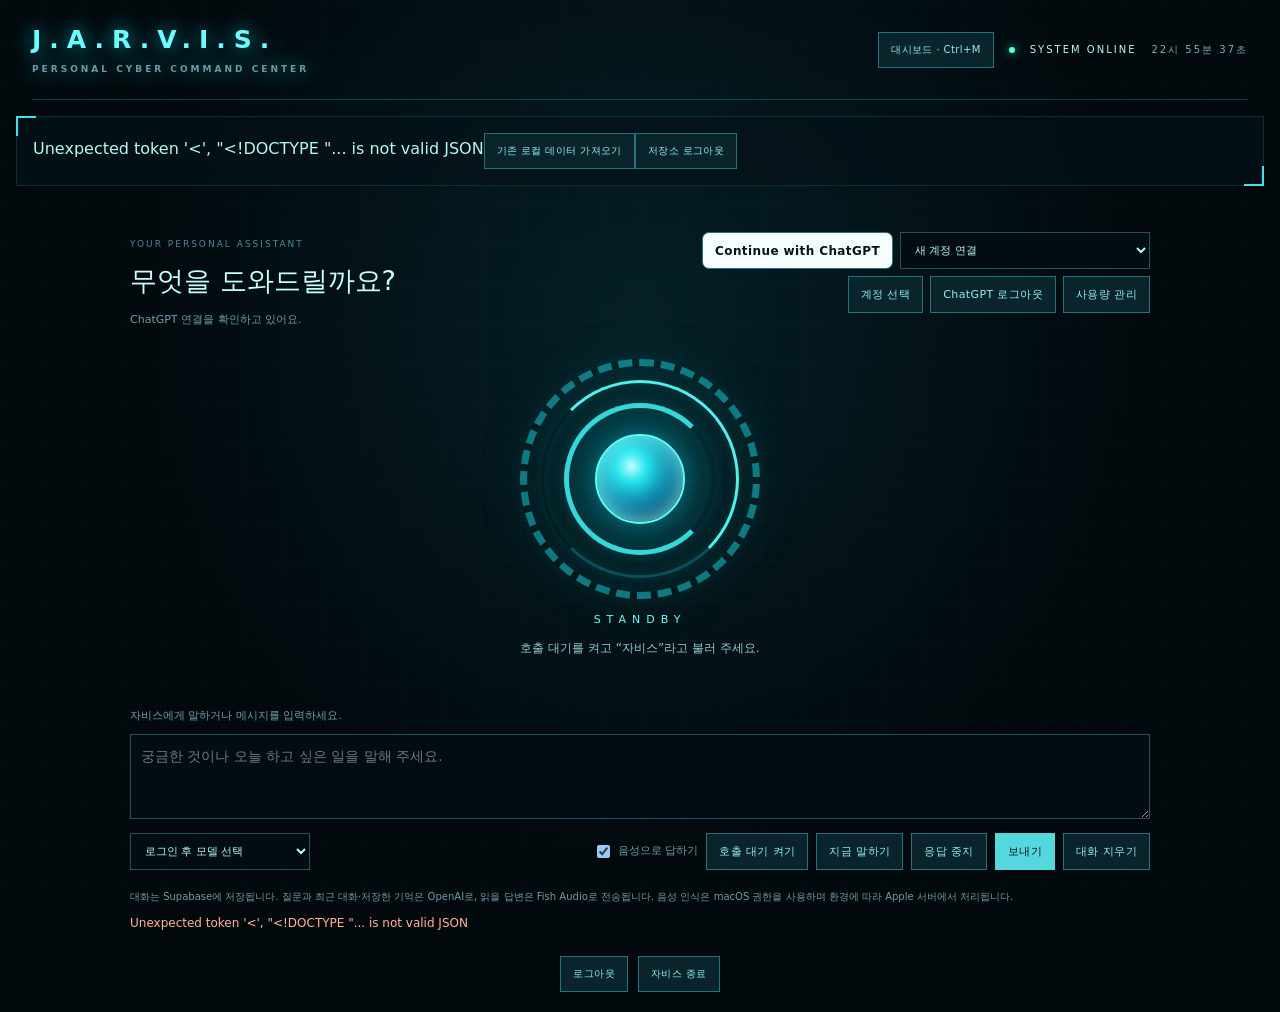
==== commit e0e33597: "Use user-scoped Supabase storage and native cloud sign-in" ====
--- a/index.html
+++ b/index.html
@@ -2,26 +2,26 @@
 <html lang="ko"><meta charset="utf-8"><meta name="viewport" content="width=device-width,initial-scale=1"><title>JARVIS · Cyber Space</title><link rel="stylesheet" href="/cyber.css">
 
 <body class="conversation-mode"><header><div class="brand">J.A.R.V.I.S.<small>PERSONAL CYBER COMMAND CENTER</small></div><div class="top-state"><button id="dashboard-toggle" aria-pressed="false">대시보드 · Ctrl+M</button><span class="live-dot"></span> SYSTEM ONLINE <time id="clock"></time></div></header>
-<section id="conversation-view" class="conversation-view">
+<section class="card" style="margin:16px;padding:16px"><span id="cloud-status" role="status">클라우드 연결 확인 중…</span><button id="cloud-migrate">기존 로컬 데이터 가져오기</button><button id="cloud-signout">저장소 로그아웃</button></section><section id="conversation-view" class="conversation-view">
 <div class="chat-account"><div><span class="eyebrow">YOUR PERSONAL ASSISTANT</span><h1>무엇을 도와드릴까요?</h1><p id="account-status" role="status">ChatGPT 연결을 확인하고 있어요.</p></div><div class="account-controls"><button id="chatgpt-login">Continue with ChatGPT</button><select id="account-picker" aria-label="ChatGPT 계정"><option value="">새 계정 연결</option></select><button id="account-switch">계정 선택</button><button id="chatgpt-logout">ChatGPT 로그아웃</button><button id="account-usage">사용량 관리</button></div></div>
 <div class="conversation-core" aria-hidden="true"><div class="reactor-ring r1"></div><div class="reactor-ring r2"></div><div class="reactor-ring r4"></div><div class="reactor-core"></div></div>
 <div id="conversation-state" class="conversation-state" aria-live="polite">STANDBY</div>
 <p id="listen-status" class="listen-status" role="status">호출 대기를 켜고 “자비스”라고 불러 주세요.</p>
 <div id="chat-messages" class="chat-messages" aria-label="대화 기록" aria-live="polite"></div>
-<div class="chat-compose"><label for="chat-input" class="small">자비스에게 말하거나 메시지를 입력하세요.</label><textarea id="chat-input" maxlength="4000" placeholder="궁금한 것이나 오늘 하고 싶은 일을 말해 주세요."></textarea><div class="chat-toolbar"><select id="chat-model" aria-label="GPT 모델"><option value="">로그인 후 모델 선택</option></select><label class="small"><input type="checkbox" id="auto-speak" checked> 음성으로 답하기</label><button id="chat-wake">호출 대기 켜기</button><button id="chat-mic">지금 말하기</button><button id="chat-stop">응답 중지</button><button id="chat-send" class="primary">보내기</button><button id="chat-clear">대화 지우기</button></div><p class="small">대화는 이 앱에 저장됩니다. 질문과 최근 대화·저장한 기억은 OpenAI로, 읽을 답변은 Fish Audio로 전송됩니다. 음성 인식은 macOS 권한을 사용하며 환경에 따라 Apple 서버에서 처리됩니다.</p><div id="chat-error" role="alert"></div></div>
+<div class="chat-compose"><label for="chat-input" class="small">자비스에게 말하거나 메시지를 입력하세요.</label><textarea id="chat-input" maxlength="4000" placeholder="궁금한 것이나 오늘 하고 싶은 일을 말해 주세요."></textarea><div class="chat-toolbar"><select id="chat-model" aria-label="GPT 모델"><option value="">로그인 후 모델 선택</option></select><label class="small"><input type="checkbox" id="auto-speak" checked> 음성으로 답하기</label><button id="chat-wake">호출 대기 켜기</button><button id="chat-mic">지금 말하기</button><button id="chat-stop">응답 중지</button><button id="chat-send" class="primary">보내기</button><button id="chat-clear">대화 지우기</button></div><p class="small">대화는 Supabase에 저장됩니다. 질문과 최근 대화·저장한 기억은 OpenAI로, 읽을 답변은 Fish Audio로 전송됩니다. 음성 인식은 macOS 권한을 사용하며 환경에 따라 Apple 서버에서 처리됩니다.</p><div id="chat-error" role="alert"></div></div>
 </section>
 <main id="dashboard" hidden><aside class="telemetry"><span class="eyebrow">LOCAL COMMAND</span><h1>Good evening,<br>Commander.</h1><div class="dial"><b id="hud-date">—</b><small>LOCAL DATE</small></div><div class="metric"><span>PLATFORM</span><strong>APPLE SILICON</strong></div><div class="metric"><span>VOICE ENGINE</span><strong>FISH AUDIO</strong></div><div class="metric"><span>MOTION LINK</span><strong>BLUETOOTH LE</strong></div><p class="small">한 개의 IP에서 시작하는<br>네트워크 관측 공간.</p></aside><section class="card cyber-panel"><div class="panel-heading"><h2>NETWORK OBSERVATORY</h2><span>01 / SCANNER</span></div><p class="small">소유하거나 점검 권한이 있는 장치의 IP 하나를 입력하세요. TCP 주요 100개 포트와 서비스 정보를 확인합니다.</p><div class="scan-input"><input type="text" id="target" aria-label="점검할 IP" placeholder="예: 192.168.0.10"><button id="dictate">IP 말하기</button><button id="wake-toggle">소리로 깨우기</button><button id="scan" class="primary">점검 시작</button><button id="cancel-scan" disabled>중단</button></div><p class="small">소리 감지 — <span id="wake-status">꺼져 있어요.</span> 켜면 두 번의 짧은 소리(클릭·스냅)를 감지했을 때 자비스가 응답하고 바로 음성 입력을 시작해요. 마이크 권한이 필요하고, 앱이 실행 중일 때 동작해요.</p><p class="small"><label><input id="terminal" type="checkbox" checked> 맥 터미널에 명령과 실행 로그 표시</label></p><div id="scan-status" class="scan-status" role="status" aria-live="polite">점검 대기 중</div><div id="viewport" class="viewport" aria-label="점검 대상과 포트의 3D 구조"><div id="universe" class="universe"></div><div class="viewer-note">드래그로 회전 · 공간 배치는 포트 시각화이며 실제 네트워크 위치가 아닙니다.</div></div><div class="actions"><button id="reset-view">시점 초기화</button></div><div id="results" class="results"></div><div class="watch-note"><h2>휴대폰으로 회전</h2><p class="small">휴대폰 앱에서 Bluetooth 전송을 켜고, 여기에서 검색해 연결하세요.</p><div class="actions"><button id="phone-enable">Bluetooth 휴대폰 검색</button><select id="phone-device" aria-label="휴대폰 선택"></select><input id="phone-pin" type="text" maxlength="6" inputmode="numeric" placeholder="휴대폰의 6자리 코드" aria-label="연결 코드"><button id="phone-connect">연결</button><button id="phone-disable">연결 끊기</button><button id="phone-center">현재 자세를 중심으로</button></div><p id="phone-status" class="small" aria-live="polite">휴대폰 미연결 · 마우스 회전 가능</p><p class="small">갤럭시 핏3 센서 연동은 포함되지 않습니다.</p></div></section><section class="voice-panel card"><div class="panel-heading"><h2>VOICE LINK</h2><span>02 / FISH AUDIO</span></div><p class="small">키 파일을 가져오면 macOS 키체인에 저장됩니다.</p><label class="file-button">API 키 파일 가져오기<input type="file" id="voice-file" accept=".rtf,.txt" hidden></label><p id="voice-status" class="small" role="status">음성 설정 확인 중…</p><label class="small" for="voice-query">음성 이름 / 제작자 확인</label><div class="actions"><input id="voice-query" type="text" value="Jarvis" aria-label="음성 검색어"><button id="voice-search">검색</button></div><select id="voice-results" aria-label="검색된 음성"><option value="">음성을 검색하세요</option></select><label class="small" for="voice-id">Fish Audio 모델 ID</label><input type="text" id="voice-id" placeholder="32자리 reference_id"><label class="small" for="voice-engine">TTS 엔진</label><select id="voice-engine"><option value="s2.1-pro-free">S2.1 Pro Free</option><option value="s2.1-pro">S2.1 Pro</option><option value="s2-pro">S2 Pro</option><option value="s1">S1</option></select><div class="actions"><button id="voice-save">음성 설정 저장</button><button id="voice-test">음성 테스트</button></div><p class="small">읽을 문장은 Fish Audio로 전송됩니다.<br>기본 음성: Jarvis (MCU) J.A.R.V.I.S.</p></section>
-<section class="memory-panel"><div class="card"><h2>MEMORY ARCHIVE</h2><label for="input" class="small">소개, 선호하는 말투, 프로젝트 아이디어</label><textarea id="input" maxlength="2000" placeholder="자비스가 기억했으면 하는 내용을 적어 주세요."></textarea><div class="actions"><button class="primary" id="save">기억 저장</button><button id="speak">Fish Audio로 읽기</button><button id="stop">음성 정지</button></div><div id="status" role="status" aria-live="polite"></div><p class="small">기억은 이 컴퓨터에 저장됩니다.</p></div><div class="card"><h2>내 기억 <span id="count" class="small"></span></h2><div id="memories"></div></div></section></main>
+<section class="memory-panel"><div class="card"><h2>MEMORY ARCHIVE</h2><label for="input" class="small">소개, 선호하는 말투, 프로젝트 아이디어</label><textarea id="input" maxlength="2000" placeholder="자비스가 기억했으면 하는 내용을 적어 주세요."></textarea><div class="actions"><button class="primary" id="save">기억 저장</button><button id="speak">Fish Audio로 읽기</button><button id="stop">음성 정지</button></div><div id="status" role="status" aria-live="polite"></div><p class="small">기억은 Supabase에 저장됩니다.</p></div><div class="card"><h2>내 기억 <span id="count" class="small"></span></h2><div id="memories"></div></div></section></main>
 <script>
 const token='__TOKEN__';const $=id=>document.getElementById(id);const status=t=>$('status').textContent=t;
 async function api(path,body){const res=await fetch('/api/'+path,body===undefined?{}:{method:'POST',headers:{'Content-Type':'application/json','X-Jarvis-Token':token},body:JSON.stringify(body)});if(res.status===401){location.href='/login';throw Error('로그인이 필요해요.');}const data=await res.json();if(!res.ok)throw Error(data.error||'요청에 실패했어요.');return data;}
 async function refresh(){const data=await api('memories');$('count').textContent=data.memories.length+'개';$('memories').replaceChildren();if(!data.memories.length){const p=document.createElement('p');p.className='small';p.textContent='첫 번째 기억을 남겨 주세요.';$('memories').append(p);}for(const m of data.memories){const row=document.createElement('div');row.className='memory';const text=document.createElement('span');text.textContent=m.text;const del=document.createElement('button');del.textContent='삭제';del.setAttribute('aria-label','기억 삭제');del.onclick=()=>run(del,async()=>{await api('delete',{id:m.id});await refresh();status('기억을 삭제했어요.');});row.append(text,del);$('memories').append(row);}if(!data.tts_available){$('speak').disabled=true;$('stop').disabled=true;status('음성 기능은 맥북에서 실행할 때 사용할 수 있어요.');}}
 async function run(button,fn){button.disabled=true;try{await fn();}catch(e){status(e.message);}finally{button.disabled=false;}}
-$('save').onclick=()=>run($('save'),async()=>{const text=$('input').value.trim();if(!text)throw Error('기억할 내용을 입력해 주세요.');await api('memories',{text});$('input').value='';await refresh();status('이 컴퓨터에 기억을 저장했어요.');});
+$('save').onclick=()=>run($('save'),async()=>{const text=$('input').value.trim();if(!text)throw Error('기억할 내용을 입력해 주세요.');await api('memories',{text});$('input').value='';await refresh();status('Supabase에 기억을 저장했어요.');});
 $('speak').onclick=()=>run($('speak'),async()=>{const text=$('input').value.trim();if(!text)throw Error('읽을 내용을 입력해 주세요.');await api('speak',{text});status('음성을 생성하고 있어요.');});
 $('stop').onclick=()=>run($('stop'),async()=>{await api('stop',{});status('음성을 멈췄어요.');});refresh().catch(e=>status(e.message));
 </script><footer style="padding:20px;text-align:center;display:flex;gap:10px;justify-content:center"><button id="logout">로그아웃</button><button id="quit">자비스 종료</button></footer>
 <script>
 $('logout').onclick=async()=>{if(window.stopConversationMic)await window.stopConversationMic();try{await fetch('/api/logout',{method:'POST',headers:{'Content-Type':'application/json','X-Jarvis-Token':token},body:'{}'});}catch(e){}location.href='/login';};
 </script>
-<script src="/cyber.js"></script><script src="/conversation.js"></script></html>
+<script src="/cyber.js"></script><script src="/conversation.js"></script><script src="/cloud-ui.js"></script></html>
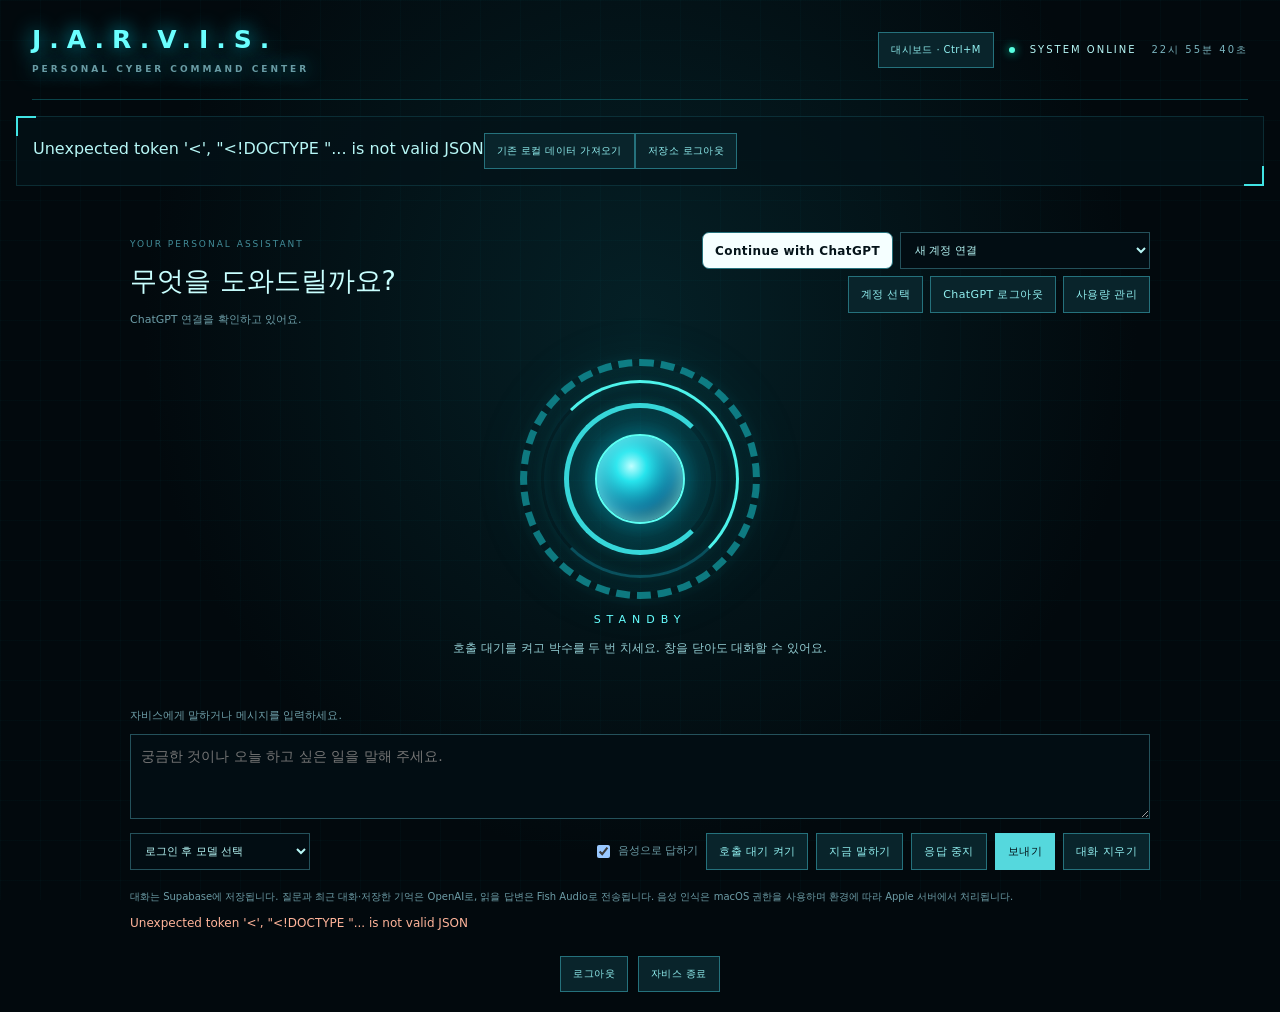
==== commit 76875894: "Add opt-in double-clap wake and window-independent voice conversations" ====
--- a/index.html
+++ b/index.html
@@ -6,7 +6,7 @@
 <div class="chat-account"><div><span class="eyebrow">YOUR PERSONAL ASSISTANT</span><h1>무엇을 도와드릴까요?</h1><p id="account-status" role="status">ChatGPT 연결을 확인하고 있어요.</p></div><div class="account-controls"><button id="chatgpt-login">Continue with ChatGPT</button><select id="account-picker" aria-label="ChatGPT 계정"><option value="">새 계정 연결</option></select><button id="account-switch">계정 선택</button><button id="chatgpt-logout">ChatGPT 로그아웃</button><button id="account-usage">사용량 관리</button></div></div>
 <div class="conversation-core" aria-hidden="true"><div class="reactor-ring r1"></div><div class="reactor-ring r2"></div><div class="reactor-ring r4"></div><div class="reactor-core"></div></div>
 <div id="conversation-state" class="conversation-state" aria-live="polite">STANDBY</div>
-<p id="listen-status" class="listen-status" role="status">호출 대기를 켜고 “자비스”라고 불러 주세요.</p>
+<p id="listen-status" class="listen-status" role="status">호출 대기를 켜고 박수를 두 번 치세요. 창을 닫아도 대화할 수 있어요.</p>
 <div id="chat-messages" class="chat-messages" aria-label="대화 기록" aria-live="polite"></div>
 <div class="chat-compose"><label for="chat-input" class="small">자비스에게 말하거나 메시지를 입력하세요.</label><textarea id="chat-input" maxlength="4000" placeholder="궁금한 것이나 오늘 하고 싶은 일을 말해 주세요."></textarea><div class="chat-toolbar"><select id="chat-model" aria-label="GPT 모델"><option value="">로그인 후 모델 선택</option></select><label class="small"><input type="checkbox" id="auto-speak" checked> 음성으로 답하기</label><button id="chat-wake">호출 대기 켜기</button><button id="chat-mic">지금 말하기</button><button id="chat-stop">응답 중지</button><button id="chat-send" class="primary">보내기</button><button id="chat-clear">대화 지우기</button></div><p class="small">대화는 Supabase에 저장됩니다. 질문과 최근 대화·저장한 기억은 OpenAI로, 읽을 답변은 Fish Audio로 전송됩니다. 음성 인식은 macOS 권한을 사용하며 환경에 따라 Apple 서버에서 처리됩니다.</p><div id="chat-error" role="alert"></div></div>
 </section>
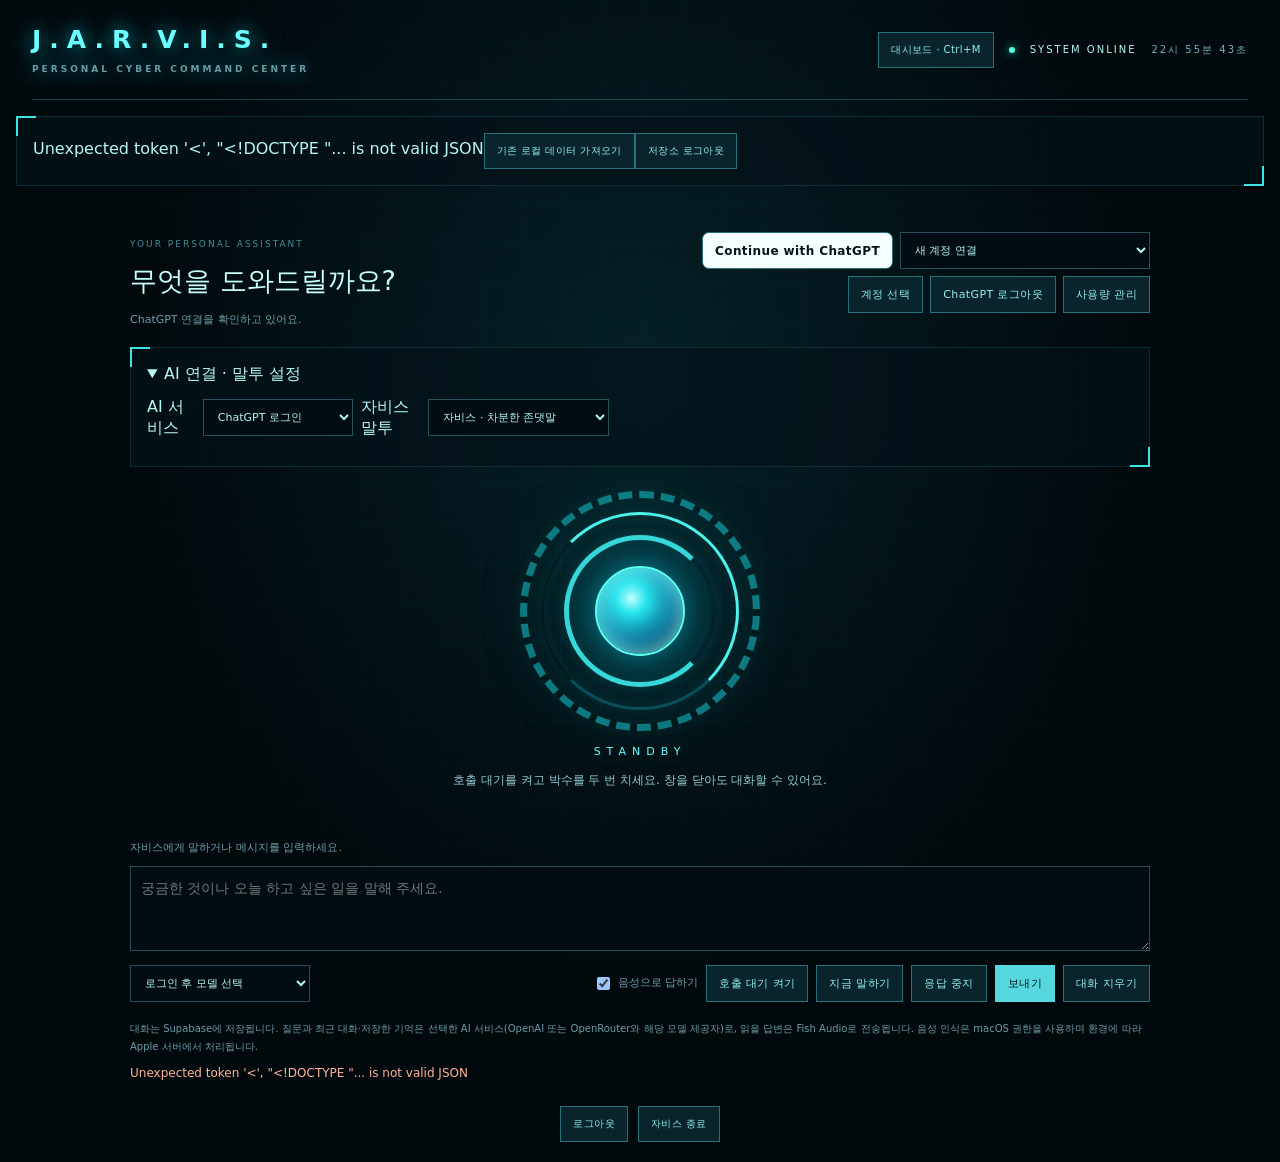
==== commit d8e9e816: "Add OpenRouter Keychain credentials, searchable model picker and assistant tone preferences" ====
--- a/index.html
+++ b/index.html
@@ -3,12 +3,13 @@
 
 <body class="conversation-mode"><header><div class="brand">J.A.R.V.I.S.<small>PERSONAL CYBER COMMAND CENTER</small></div><div class="top-state"><button id="dashboard-toggle" aria-pressed="false">대시보드 · Ctrl+M</button><span class="live-dot"></span> SYSTEM ONLINE <time id="clock"></time></div></header>
 <section class="card" style="margin:16px;padding:16px"><span id="cloud-status" role="status">클라우드 연결 확인 중…</span><button id="cloud-migrate">기존 로컬 데이터 가져오기</button><button id="cloud-signout">저장소 로그아웃</button></section><section id="conversation-view" class="conversation-view">
-<div class="chat-account"><div><span class="eyebrow">YOUR PERSONAL ASSISTANT</span><h1>무엇을 도와드릴까요?</h1><p id="account-status" role="status">ChatGPT 연결을 확인하고 있어요.</p></div><div class="account-controls"><button id="chatgpt-login">Continue with ChatGPT</button><select id="account-picker" aria-label="ChatGPT 계정"><option value="">새 계정 연결</option></select><button id="account-switch">계정 선택</button><button id="chatgpt-logout">ChatGPT 로그아웃</button><button id="account-usage">사용량 관리</button></div></div>
+<div class="chat-account"><div><span class="eyebrow">YOUR PERSONAL ASSISTANT</span><h1>무엇을 도와드릴까요?</h1><p id="account-status" role="status">ChatGPT 연결을 확인하고 있어요.</p></div><div class="account-controls" id="chatgpt-controls"><button id="chatgpt-login">Continue with ChatGPT</button><select id="account-picker" aria-label="ChatGPT 계정"><option value="">새 계정 연결</option></select><button id="account-switch">계정 선택</button><button id="chatgpt-logout">ChatGPT 로그아웃</button><button id="account-usage">사용량 관리</button></div></div>
+<details class="card assistant-settings" open><summary>AI 연결 · 말투 설정</summary><div class="actions"><label>AI 서비스 <select id="ai-provider"><option value="chatgpt">ChatGPT 로그인</option><option value="openrouter">OpenRouter API</option></select></label><label>자비스 말투 <select id="ai-tone"><option value="jarvis">자비스 · 차분한 존댓말</option><option value="friendly">친근한 반말</option><option value="formal">정중하고 상세하게</option></select></label></div><div id="openrouter-settings" hidden><label for="openrouter-key">OpenRouter API 키</label><div class="actions"><input id="openrouter-key" type="password" autocomplete="off" spellcheck="false" placeholder="API 키 붙여넣기"><button id="openrouter-save">키 확인 · 저장</button><button id="openrouter-delete">저장된 키 삭제</button></div><p id="openrouter-status" class="small" role="status"></p><div class="actions"><input id="model-search" type="search" placeholder="모델 이름 또는 ID 검색" aria-label="OpenRouter 모델 검색"><button id="models-refresh">모델 목록 새로고침</button></div><p class="small">키는 이 Mac의 키체인에 보관됩니다. OpenRouter는 ChatGPT 구독과 별도로 사용량에 따라 과금됩니다. 모델은 아래 대화 입력창에서 선택하세요.</p></div><p id="assistant-status" class="small" role="status"></p></details>
 <div class="conversation-core" aria-hidden="true"><div class="reactor-ring r1"></div><div class="reactor-ring r2"></div><div class="reactor-ring r4"></div><div class="reactor-core"></div></div>
 <div id="conversation-state" class="conversation-state" aria-live="polite">STANDBY</div>
 <p id="listen-status" class="listen-status" role="status">호출 대기를 켜고 박수를 두 번 치세요. 창을 닫아도 대화할 수 있어요.</p>
 <div id="chat-messages" class="chat-messages" aria-label="대화 기록" aria-live="polite"></div>
-<div class="chat-compose"><label for="chat-input" class="small">자비스에게 말하거나 메시지를 입력하세요.</label><textarea id="chat-input" maxlength="4000" placeholder="궁금한 것이나 오늘 하고 싶은 일을 말해 주세요."></textarea><div class="chat-toolbar"><select id="chat-model" aria-label="GPT 모델"><option value="">로그인 후 모델 선택</option></select><label class="small"><input type="checkbox" id="auto-speak" checked> 음성으로 답하기</label><button id="chat-wake">호출 대기 켜기</button><button id="chat-mic">지금 말하기</button><button id="chat-stop">응답 중지</button><button id="chat-send" class="primary">보내기</button><button id="chat-clear">대화 지우기</button></div><p class="small">대화는 Supabase에 저장됩니다. 질문과 최근 대화·저장한 기억은 OpenAI로, 읽을 답변은 Fish Audio로 전송됩니다. 음성 인식은 macOS 권한을 사용하며 환경에 따라 Apple 서버에서 처리됩니다.</p><div id="chat-error" role="alert"></div></div>
+<div class="chat-compose"><label for="chat-input" class="small">자비스에게 말하거나 메시지를 입력하세요.</label><textarea id="chat-input" maxlength="4000" placeholder="궁금한 것이나 오늘 하고 싶은 일을 말해 주세요."></textarea><div class="chat-toolbar"><select id="chat-model" aria-label="대화 모델"><option value="">로그인 후 모델 선택</option></select><label class="small"><input type="checkbox" id="auto-speak" checked> 음성으로 답하기</label><button id="chat-wake">호출 대기 켜기</button><button id="chat-mic">지금 말하기</button><button id="chat-stop">응답 중지</button><button id="chat-send" class="primary">보내기</button><button id="chat-clear">대화 지우기</button></div><p class="small">대화는 Supabase에 저장됩니다. 질문과 최근 대화·저장한 기억은 선택한 AI 서비스(OpenAI 또는 OpenRouter와 해당 모델 제공자)로, 읽을 답변은 Fish Audio로 전송됩니다. 음성 인식은 macOS 권한을 사용하며 환경에 따라 Apple 서버에서 처리됩니다.</p><div id="chat-error" role="alert"></div></div>
 </section>
 <main id="dashboard" hidden><aside class="telemetry"><span class="eyebrow">LOCAL COMMAND</span><h1>Good evening,<br>Commander.</h1><div class="dial"><b id="hud-date">—</b><small>LOCAL DATE</small></div><div class="metric"><span>PLATFORM</span><strong>APPLE SILICON</strong></div><div class="metric"><span>VOICE ENGINE</span><strong>FISH AUDIO</strong></div><div class="metric"><span>MOTION LINK</span><strong>BLUETOOTH LE</strong></div><p class="small">한 개의 IP에서 시작하는<br>네트워크 관측 공간.</p></aside><section class="card cyber-panel"><div class="panel-heading"><h2>NETWORK OBSERVATORY</h2><span>01 / SCANNER</span></div><p class="small">소유하거나 점검 권한이 있는 장치의 IP 하나를 입력하세요. TCP 주요 100개 포트와 서비스 정보를 확인합니다.</p><div class="scan-input"><input type="text" id="target" aria-label="점검할 IP" placeholder="예: 192.168.0.10"><button id="dictate">IP 말하기</button><button id="wake-toggle">소리로 깨우기</button><button id="scan" class="primary">점검 시작</button><button id="cancel-scan" disabled>중단</button></div><p class="small">소리 감지 — <span id="wake-status">꺼져 있어요.</span> 켜면 두 번의 짧은 소리(클릭·스냅)를 감지했을 때 자비스가 응답하고 바로 음성 입력을 시작해요. 마이크 권한이 필요하고, 앱이 실행 중일 때 동작해요.</p><p class="small"><label><input id="terminal" type="checkbox" checked> 맥 터미널에 명령과 실행 로그 표시</label></p><div id="scan-status" class="scan-status" role="status" aria-live="polite">점검 대기 중</div><div id="viewport" class="viewport" aria-label="점검 대상과 포트의 3D 구조"><div id="universe" class="universe"></div><div class="viewer-note">드래그로 회전 · 공간 배치는 포트 시각화이며 실제 네트워크 위치가 아닙니다.</div></div><div class="actions"><button id="reset-view">시점 초기화</button></div><div id="results" class="results"></div><div class="watch-note"><h2>휴대폰으로 회전</h2><p class="small">휴대폰 앱에서 Bluetooth 전송을 켜고, 여기에서 검색해 연결하세요.</p><div class="actions"><button id="phone-enable">Bluetooth 휴대폰 검색</button><select id="phone-device" aria-label="휴대폰 선택"></select><input id="phone-pin" type="text" maxlength="6" inputmode="numeric" placeholder="휴대폰의 6자리 코드" aria-label="연결 코드"><button id="phone-connect">연결</button><button id="phone-disable">연결 끊기</button><button id="phone-center">현재 자세를 중심으로</button></div><p id="phone-status" class="small" aria-live="polite">휴대폰 미연결 · 마우스 회전 가능</p><p class="small">갤럭시 핏3 센서 연동은 포함되지 않습니다.</p></div></section><section class="voice-panel card"><div class="panel-heading"><h2>VOICE LINK</h2><span>02 / FISH AUDIO</span></div><p class="small">키 파일을 가져오면 macOS 키체인에 저장됩니다.</p><label class="file-button">API 키 파일 가져오기<input type="file" id="voice-file" accept=".rtf,.txt" hidden></label><p id="voice-status" class="small" role="status">음성 설정 확인 중…</p><label class="small" for="voice-query">음성 이름 / 제작자 확인</label><div class="actions"><input id="voice-query" type="text" value="Jarvis" aria-label="음성 검색어"><button id="voice-search">검색</button></div><select id="voice-results" aria-label="검색된 음성"><option value="">음성을 검색하세요</option></select><label class="small" for="voice-id">Fish Audio 모델 ID</label><input type="text" id="voice-id" placeholder="32자리 reference_id"><label class="small" for="voice-engine">TTS 엔진</label><select id="voice-engine"><option value="s2.1-pro-free">S2.1 Pro Free</option><option value="s2.1-pro">S2.1 Pro</option><option value="s2-pro">S2 Pro</option><option value="s1">S1</option></select><div class="actions"><button id="voice-save">음성 설정 저장</button><button id="voice-test">음성 테스트</button></div><p class="small">읽을 문장은 Fish Audio로 전송됩니다.<br>기본 음성: Jarvis (MCU) J.A.R.V.I.S.</p></section>
 <section class="memory-panel"><div class="card"><h2>MEMORY ARCHIVE</h2><label for="input" class="small">소개, 선호하는 말투, 프로젝트 아이디어</label><textarea id="input" maxlength="2000" placeholder="자비스가 기억했으면 하는 내용을 적어 주세요."></textarea><div class="actions"><button class="primary" id="save">기억 저장</button><button id="speak">Fish Audio로 읽기</button><button id="stop">음성 정지</button></div><div id="status" role="status" aria-live="polite"></div><p class="small">기억은 Supabase에 저장됩니다.</p></div><div class="card"><h2>내 기억 <span id="count" class="small"></span></h2><div id="memories"></div></div></section></main>
--- a/cyber.css
+++ b/cyber.css
@@ -1,2 +1,4 @@
 :root{color-scheme:dark;font-family:ui-monospace,SFMono-Regular,Menlo,system-ui,monospace;color:#b7f7f6;background:#02090d}*{box-sizing:border-box}body{margin:0;min-height:100vh;background:radial-gradient(ellipse at 50% 32%,#07343c88,transparent 55%),#02090d}body:before{content:'';position:fixed;inset:0;pointer-events:none;background:linear-gradient(#16c3ce07 1px,transparent 1px),linear-gradient(90deg,#16c3ce07 1px,transparent 1px);background-size:40px 40px}header,main,footer{position:relative}header{height:100px;margin:0 32px;border-bottom:1px solid #1fcad54d;display:flex;align-items:center;justify-content:space-between}.brand{font-size:25px;letter-spacing:8px;font-weight:600;color:#6bffff;text-shadow:0 0 20px #00c4d8}.brand small{display:block;letter-spacing:3px;font-size:9px;margin-top:10px;color:#699ca5}.top-state{font-size:10px;letter-spacing:2px;display:flex;align-items:center;gap:15px}.live-dot{width:6px;height:6px;background:#58ffe1;box-shadow:0 0 10px #00ffce;border-radius:50%}time{color:#79b2bc}main{padding:28px 32px;display:grid;grid-template-columns:200px minmax(440px,1fr) 280px;gap:24px;max-width:1800px;margin:auto}.telemetry{padding:18px 0}.eyebrow,.panel-heading span{font-size:9px;letter-spacing:2px;color:#428c98}h1{font-size:23px;font-weight:400;line-height:1.6;color:#c9ffff;margin:15px 0 30px}h2{font-size:12px;letter-spacing:2px;margin:0;color:#65edee}.panel-heading{display:flex;justify-content:space-between;align-items:center;gap:12px;margin-bottom:18px}.card{border:1px solid #1e687355;padding:20px;background:#041219aa;position:relative}.card:before,.card:after{content:'';position:absolute;width:18px;height:18px;pointer-events:none}.card:before{left:-1px;top:-1px;border-top:2px solid #41e4e4;border-left:2px solid #41e4e4}.card:after{right:-1px;bottom:-1px;border-bottom:2px solid #41e4e4;border-right:2px solid #41e4e4}.small,p{font-size:11px;color:#6d9da7;line-height:1.8}.dial{width:155px;height:155px;border-radius:50%;border:2px solid #21bac4;box-shadow:inset 0 0 0 7px #020e13,inset 0 0 0 8px #235764,0 0 24px #11d8df12;display:flex;flex-direction:column;align-items:center;justify-content:center;margin:20px 0 35px}.dial b{font-size:35px;font-weight:400;color:#6dffff}.dial small{font-size:9px;letter-spacing:2px;margin-top:7px}.metric{border-top:1px solid #24515b;padding:16px 0}.metric span{display:block;font-size:9px;color:#477b85;letter-spacing:2px;margin-bottom:9px}.metric strong{font-size:11px;font-weight:400}.actions,.scan-input{display:flex;gap:8px;flex-wrap:wrap;margin-top:12px}button,.file-button{font:inherit;font-size:10px;letter-spacing:.4px;border:1px solid #25717c;background:#09242b;color:#91eff0;padding:10px 12px;cursor:pointer;display:inline-block}button:hover,.file-button:hover{background:#10404a;border-color:#51e5ea}.primary{background:#55d8dd;color:#031217;border-color:#55d8dd}button:disabled{opacity:.4;cursor:default}input[type=text],textarea,select{width:100%;min-width:0;background:#020d13;border:1px solid #24515b;color:#b7f7f6;padding:10px;font:inherit;font-size:11px}input:focus,textarea:focus,select:focus,button:focus-visible{outline:1px solid #68ffff;outline-offset:3px}.scan-input input{flex:1;min-width:150px}textarea{min-height:95px;resize:vertical;line-height:1.6}.voice-panel label.small{display:block;margin:16px 0 7px}.voice-panel select{margin-top:12px}.voice-panel .actions input{flex:1;width:100px}.scan-status{font-size:10px;line-height:1.6;white-space:pre-wrap;min-height:32px;color:#83d8dc;margin-top:16px;overflow-wrap:anywhere}.viewport{height:460px;position:relative;perspective:1000px;overflow:hidden;background:radial-gradient(circle,#0a556544,transparent 66%);margin-top:10px;touch-action:none;cursor:grab;border-top:1px solid #1b4b55;border-bottom:1px solid #1b4b55}.viewport:before,.viewport:after{content:'';position:absolute;background:#1a5b6570;pointer-events:none}.viewport:before{top:50%;width:100%;height:1px}.viewport:after{left:50%;height:100%;width:1px}.universe{position:absolute;left:50%;top:48%;transform-style:preserve-3d;z-index:1}.reactor{position:absolute;width:320px;height:320px;left:-160px;top:-160px;transform-style:preserve-3d;pointer-events:none}.reactor-ring{position:absolute;inset:0;border-radius:50%;border:1px solid #27c8d0;box-shadow:0 0 15px #0fc8db22,inset 0 0 15px #0fc8db22;animation:spin 40s linear infinite}.reactor-ring.r1{border:7px dashed #15aeb5;inset:8px;opacity:.65}.reactor-ring.r2{inset:28px;border:3px solid #4ef4eb;border-left-color:transparent;border-bottom-color:#0a515d;animation-direction:reverse;animation-duration:18s;transform:translateZ(15px)}.reactor-ring.r3{inset:46px;border:12px dotted #0f7c8d;animation-duration:70s}.reactor-ring.r4{inset:70px;border:5px solid #39d7d8;border-right-color:transparent;animation-direction:reverse;animation-duration:12s}.reactor-core{position:absolute;inset:107px;border-radius:50%;background:radial-gradient(circle at 40% 35%,#c1ffff,#27e4ed 20%,#056a93 57%,#062b46 75%);border:2px solid #5cfff3;box-shadow:0 0 45px #00d8ff88,inset 0 0 24px #77ffff;transform:translateZ(40px)}.reactor-caption{position:absolute;top:340px;width:100%;text-align:center;font-size:9px;letter-spacing:5px;color:#4cbcc5}.node{position:absolute;width:110px;left:-55px;top:-24px;min-height:48px;padding:8px;text-align:center;background:#04202bed;border:1px solid #2edcdd;color:#9efff5;font-size:10px;white-space:pre-line;box-shadow:0 0 20px #21d1d422}.node.host{top:65px;background:#03202ba8;border:0;color:#b4ffff;font-size:10px;transform:translateZ(55px)}.node.other{border-color:#365d6d;color:#7194a2}.viewer-note{position:absolute;bottom:9px;left:12px;right:12px;font-size:9px;color:#53848e;z-index:2}.watch-note{margin-top:24px;border-top:1px solid #24515b;padding-top:20px}.watch-note h2{font-size:11px}.watch-note select{flex:1;min-width:130px}.watch-note input{width:150px}.results{max-height:180px;overflow:auto}.result-row{font-size:11px;padding:10px;border-bottom:1px solid #14323a}.memory-panel{grid-column:2/4;display:grid;grid-template-columns:1fr 1fr;gap:24px}.memory{display:flex;gap:10px;padding:12px 0;border-bottom:1px solid #163740;font-size:12px}.memory span{flex:1;white-space:pre-wrap;overflow-wrap:anywhere}.memory button{align-self:start}#status{font-size:11px;color:#8ee4de;margin-top:12px;min-height:18px}@keyframes spin{to{rotate:360deg}}@media(prefers-reduced-motion:reduce){.reactor-ring{animation:none}}@media(max-width:1200px){main{grid-template-columns:minmax(400px,1fr) 280px}.telemetry{display:none}.memory-panel{grid-column:1/3}.top-state{letter-spacing:0}}@media(max-width:800px){main{display:block;padding:18px}.card{margin-bottom:20px}.memory-panel{display:block}.top-state{display:none}.viewport{height:400px}}
 [hidden]{display:none!important}.conversation-view{max-width:1100px;margin:auto;padding:30px 40px 20px;position:relative}.chat-account{display:flex;justify-content:space-between;gap:30px;align-items:flex-start}.chat-account h1{margin:8px 0;font-size:27px}.chat-account p{margin:5px 0}.account-controls{display:flex;flex-wrap:wrap;gap:7px;max-width:490px;justify-content:flex-end}.account-controls select{max-width:250px}.account-controls button{font-size:11px}.account-controls #chatgpt-login{background:#f5ffff;color:#05141a;border-radius:7px;font:600 12px system-ui,sans-serif}.conversation-core{position:relative;width:240px;height:240px;margin:24px auto 5px;filter:drop-shadow(0 0 22px #0bcccf44)}.conversation-core .r1{inset:0}.conversation-core .r2{inset:21px}.conversation-core .r4{inset:44px}.conversation-core .reactor-core{inset:75px}.conversation-state{text-align:center;letter-spacing:6px;font-size:11px;color:#67ffff;margin-top:14px}.listen-status{text-align:center;min-height:24px;font-size:12px;color:#91cbd0;margin:12px 0}.chat-messages{max-height:270px;overflow:auto;padding:6px 0;scroll-behavior:smooth}.chat-message{max-width:88%;margin:12px 0;padding:14px 18px;line-height:1.75;font-family:system-ui,sans-serif;font-size:14px;white-space:pre-wrap;overflow-wrap:anywhere;border-left:2px solid #39bbcc;background:#0a202780}.chat-message.user{margin-left:auto;background:#0e313acc;border-left:0;border-right:2px solid #619ca6}.chat-message .speaker{display:block;font-family:ui-monospace,monospace;font-size:9px;letter-spacing:2px;color:#6babb4;margin-bottom:5px}.chat-message.draft{opacity:.85}.chat-compose{margin-top:18px}.chat-compose textarea{min-height:85px;max-height:180px;font-family:system-ui,sans-serif;font-size:14px;margin-top:8px}.chat-toolbar{display:flex;gap:8px;align-items:center;flex-wrap:wrap;margin-top:10px}.chat-toolbar select{width:180px;margin-right:auto}.chat-toolbar button{font-size:11px}.chat-toolbar label{display:flex;align-items:center;gap:5px}.chat-compose p{font-size:10px;margin-top:18px}#chat-error{color:#ffb49a;font-size:12px;min-height:20px}.conversation-mode footer{padding-top:0!important}.conversation-mode .conversation-core.thinking{filter:drop-shadow(0 0 35px #0be9ff88)}.conversation-mode .conversation-core.listening .r2{animation-duration:5s}.conversation-mode .conversation-core.speaking .reactor-core{box-shadow:0 0 70px #00d8ffaa,inset 0 0 24px #77ffff}@media(max-width:1100px){.conversation-view{padding:24px}.chat-account h1{font-size:23px}.account-controls{max-width:450px}.conversation-core{margin-top:16px}}
+
+.assistant-settings{padding:16px;margin:12px 0}.assistant-settings summary{cursor:pointer}.assistant-settings .actions{margin-top:12px}.assistant-settings label{display:flex;gap:8px;align-items:center}.assistant-settings input{min-width:240px}#chat-model{max-width:100%}.account-controls[hidden]{display:none}
